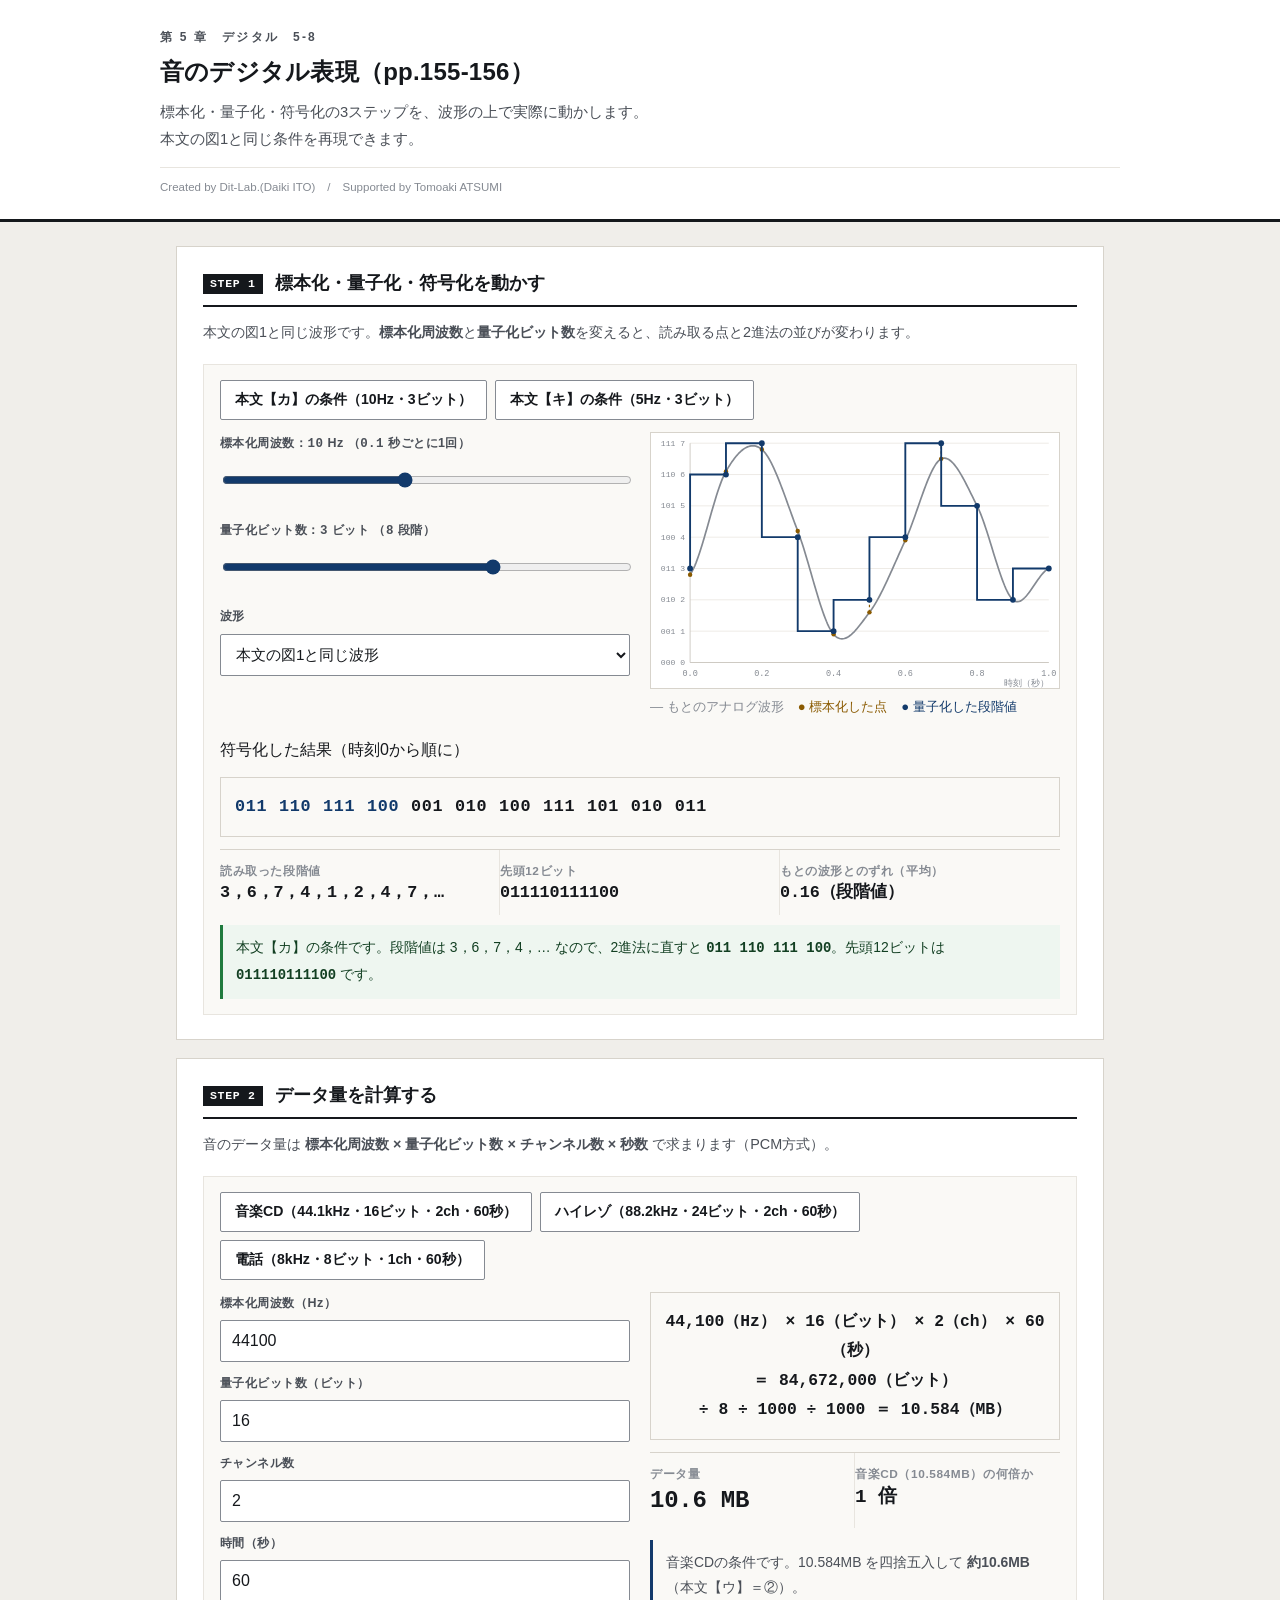
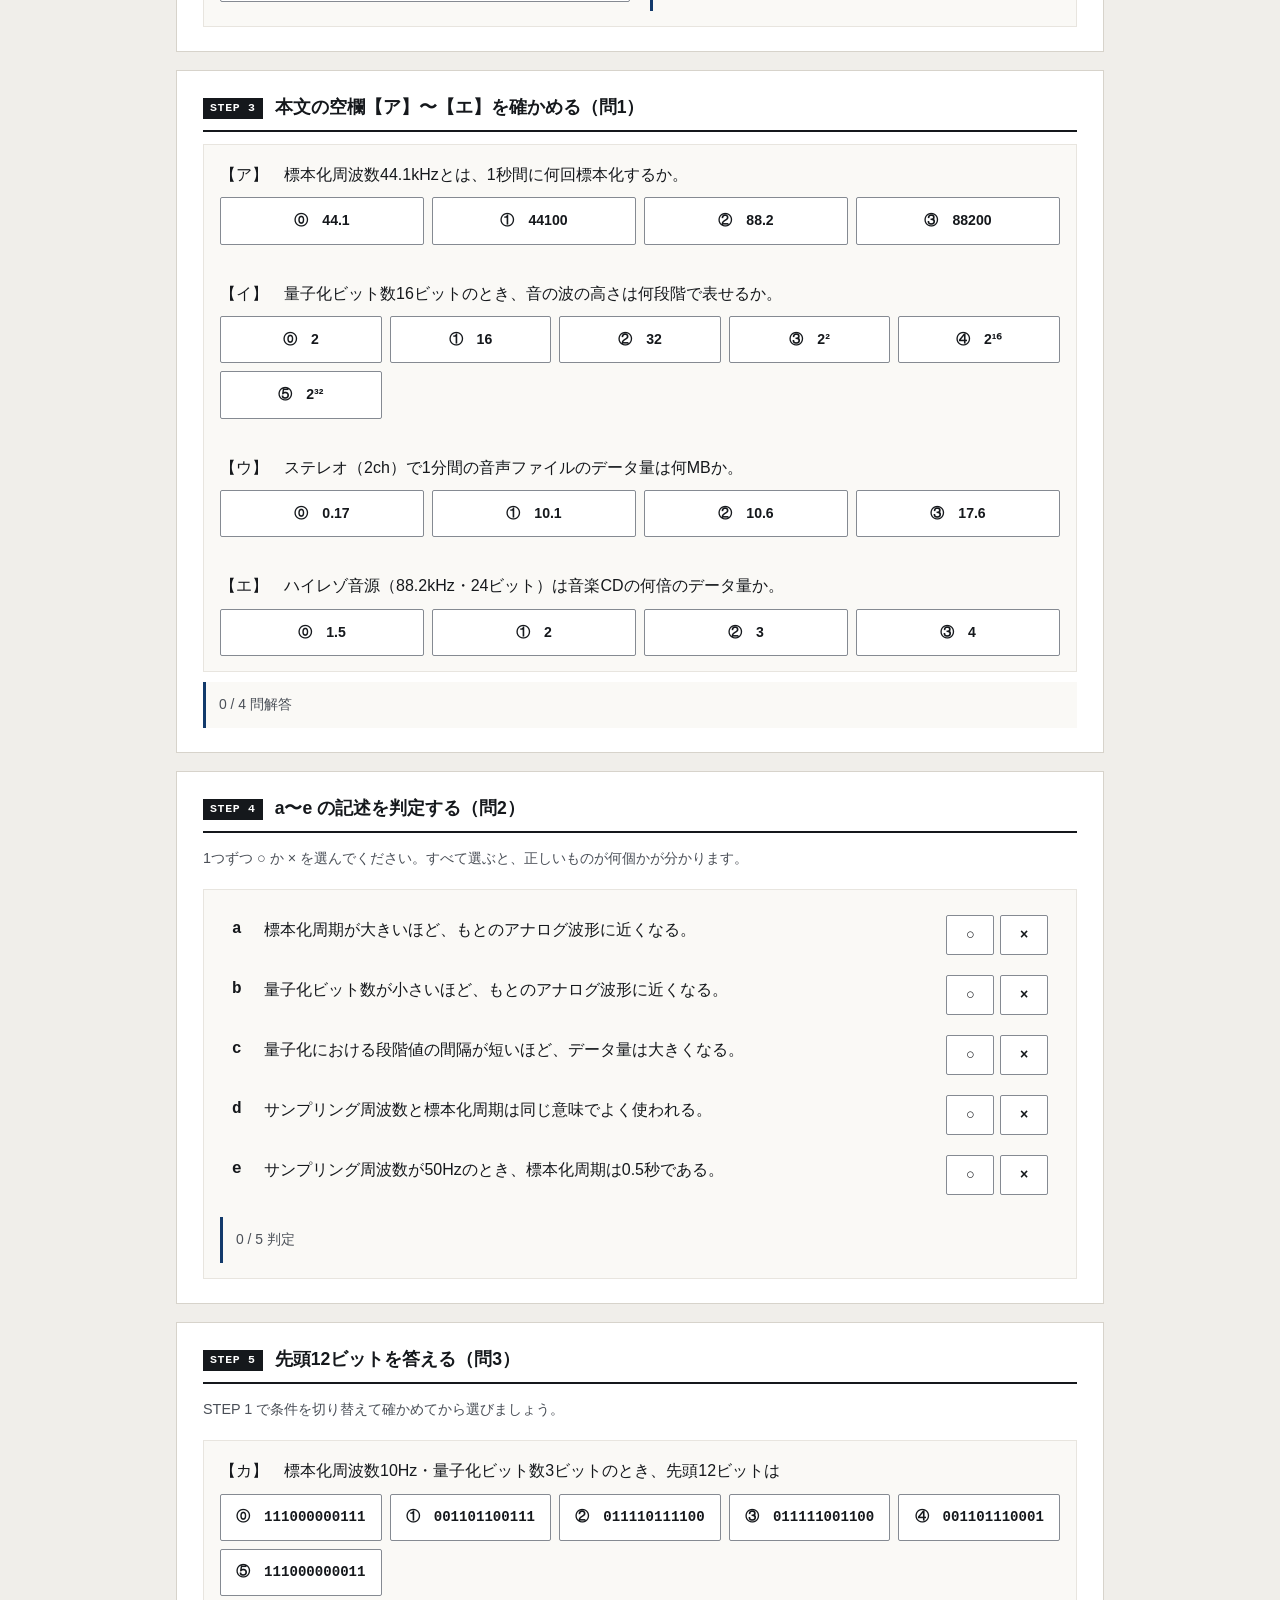
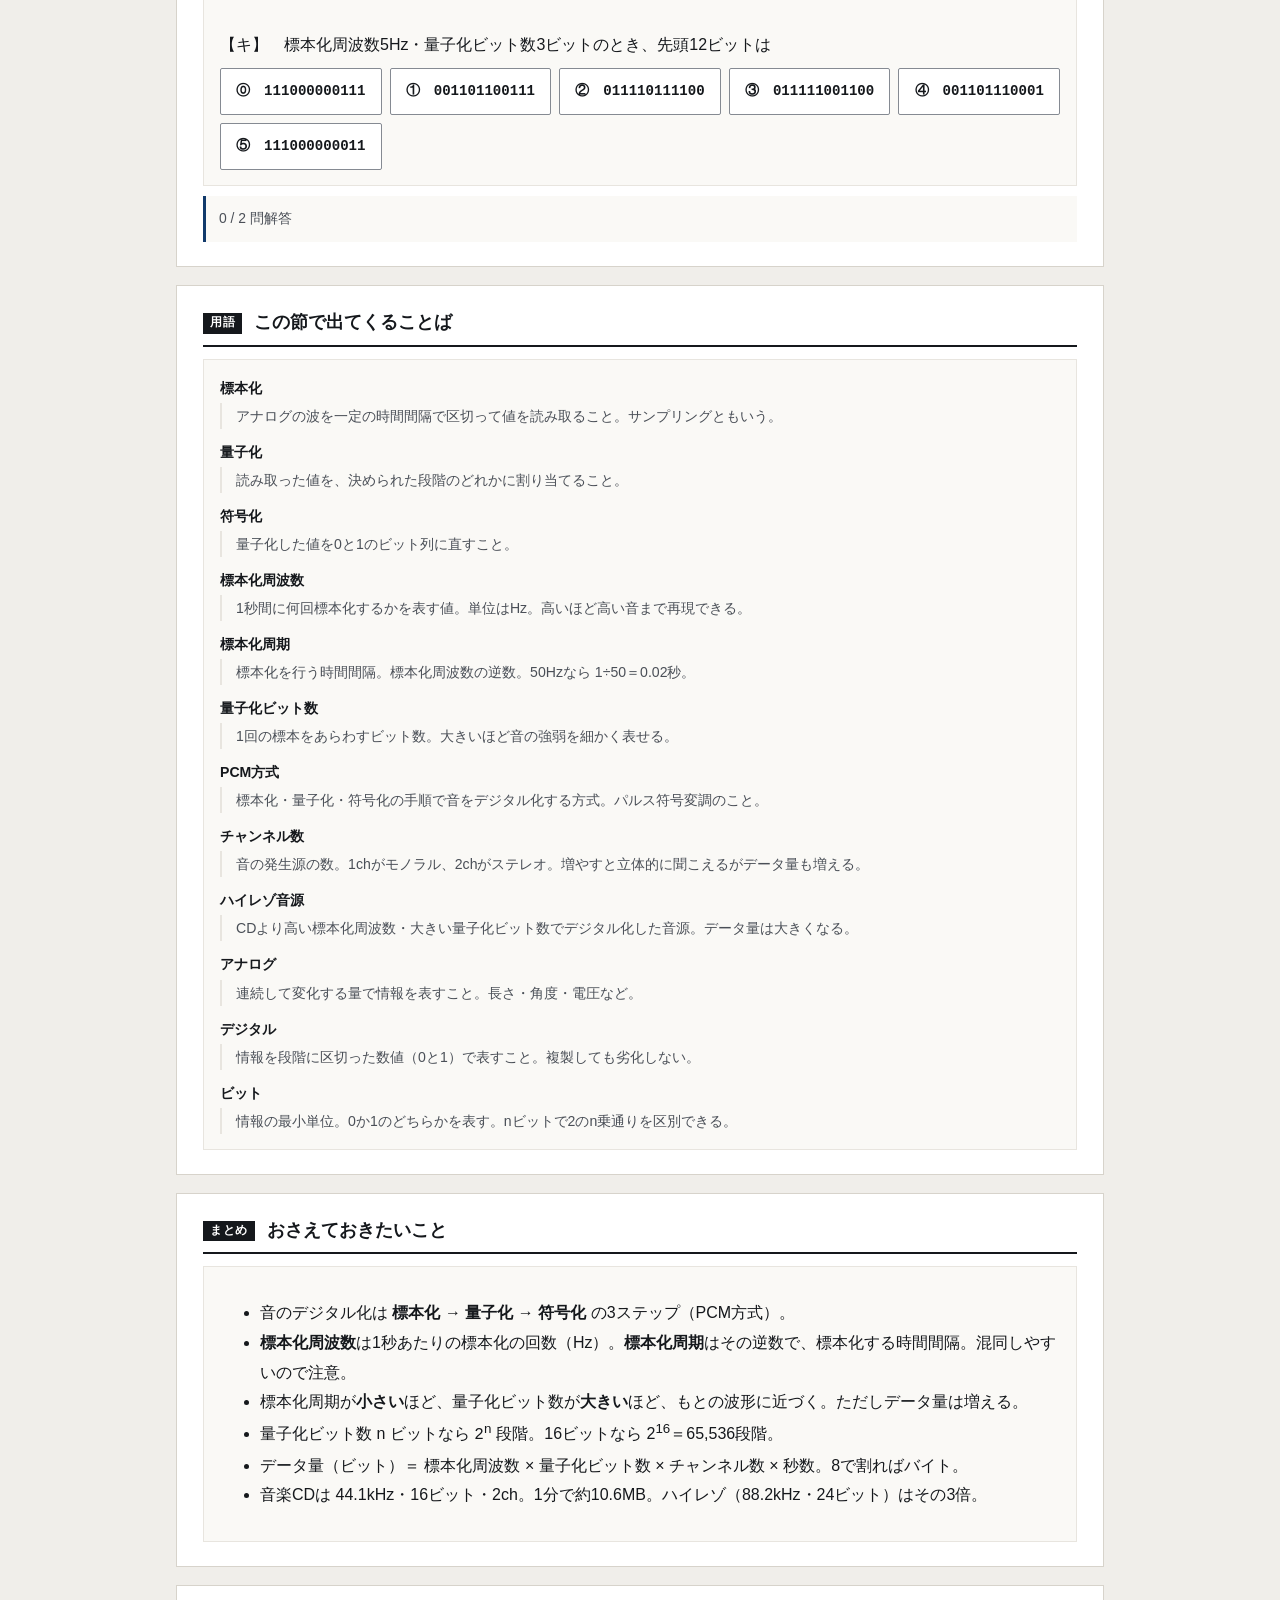
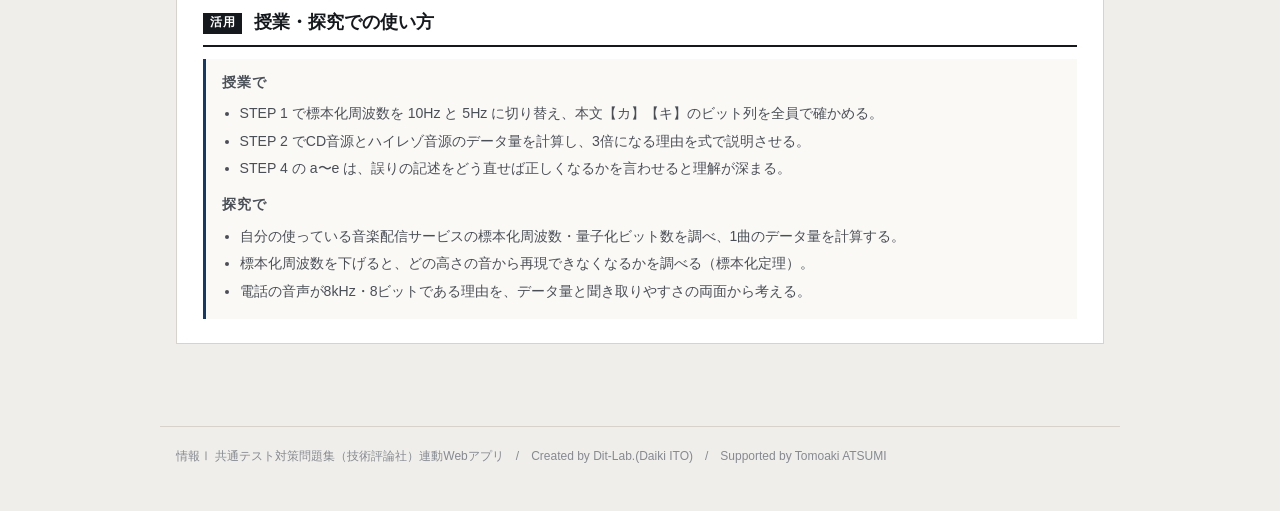
==== index.html @ a2fd4674 "feat: Streamlit版を静的Webアプリ化。標本化量子化符号化の実演・本文図1の波形再現・データ量計算・a〜e判定に対応" ====
<!DOCTYPE html>
<html lang="ja">
<head>
<meta charset="UTF-8">
<meta name="viewport" content="width=device-width, initial-scale=1.0">
<title>音のデジタル表現｜情報Ⅰ共通テスト対策問題集</title>
<meta name="description" content="標本化・量子化・符号化の3ステップを、波形の上で実際に動かします。本文の図1と同じ条件を再現できます。">
<link rel="icon" href="data:image/svg+xml,%3Csvg xmlns=%22http://www.w3.org/2000/svg%22 viewBox=%220 0 32 32%22%3E%3Crect width=%2232%22 height=%2232%22 fill=%22%2315181c%22/%3E%3Ctext x=%2216%22 y=%2222%22 font-size=%2218%22 font-family=%22monospace%22 fill=%22%23fff%22 text-anchor=%22middle%22%3E01%3C/text%3E%3C/svg%3E">
<link rel="stylesheet" href="css/style.css">
<link rel="stylesheet" href="css/app.css">
</head>
<body>

<header class="app-header">
  <div class="inner">
    <span class="eyebrow">第 5 章　デジタル　5-8</span>
    <h1>音のデジタル表現（pp.155-156）</h1>
    <p class="lead">標本化・量子化・符号化の3ステップを、波形の上で実際に動かします。本文の図1と同じ条件を再現できます。</p>
    <p class="credit">Created by Dit-Lab.(Daiki ITO)　/　Supported by Tomoaki ATSUMI</p>
  </div>
</header>

<main class="wrap">
  <section class="step" id="step1">
    <h2><span class="no">STEP 1</span>標本化・量子化・符号化を動かす</h2>
    <p class="desc">本文の図1と同じ波形です。<strong>標本化周波数</strong>と<strong>量子化ビット数</strong>を変えると、読み取る点と2進法の並びが変わります。</p>
    <div class="panel">
      <div class="btn-row" style="flex-wrap:wrap">
        <button class="btn" id="presetK">本文【カ】の条件（10Hz・3ビット）</button>
        <button class="btn" id="presetKi">本文【キ】の条件（5Hz・3ビット）</button>
      </div>
      <div class="grid c2" style="margin-top:12px">
        <div>
          <label class="fld" for="fs">標本化周波数：<span class="mono" id="fsV">10</span> Hz
            （<span class="mono" id="periodV">0.1</span> 秒ごとに1回）</label>
          <input type="range" id="fs" min="2" max="20" step="1" value="10">
          <label class="fld" for="qb" style="margin-top:12px">量子化ビット数：<span class="mono" id="qbV">3</span> ビット
            （<span class="mono" id="stepV">8</span> 段階）</label>
          <input type="range" id="qb" min="1" max="4" step="1" value="3">
          <label class="fld" for="waveSel" style="margin-top:12px">波形</label>
          <select class="sel" id="waveSel">
            <option value="book" selected>本文の図1と同じ波形</option>
            <option value="sin">きれいな波（正弦波）</option>
            <option value="mix">2つの音が重なった波</option>
          </select>
        </div>
        <div>
          <div id="sampBox"></div>
          <div class="legend" style="display:flex;gap:14px;font-size:.82rem;margin-top:6px;flex-wrap:wrap">
            <span style="color:#858a92">— もとのアナログ波形</span>
            <span style="color:#8a5a00">● 標本化した点</span>
            <span style="color:#123a6b">● 量子化した段階値</span>
          </div>
        </div>
      </div>
      <p class="qhead" style="margin-top:16px">符号化した結果（時刻0から順に）</p>
      <div class="bitout" id="bitOut"></div>
      <div class="metrics" style="margin-top:12px">
        <div class="metric"><div class="k">読み取った段階値</div><div class="v" id="mLevels" style="font-size:1.05rem">—</div></div>
        <div class="metric"><div class="k">先頭12ビット</div><div class="v mono" id="mHead12" style="font-size:1.05rem">—</div></div>
        <div class="metric"><div class="k">もとの波形とのずれ（平均）</div><div class="v" id="mErr" style="font-size:1.05rem">—</div></div>
      </div>
      <div class="note" id="sampNote" style="margin-top:10px"></div>
    </div>
  </section>

  <section class="step" id="step2">
    <h2><span class="no">STEP 2</span>データ量を計算する</h2>
    <p class="desc">音のデータ量は <strong>標本化周波数 × 量子化ビット数 × チャンネル数 × 秒数</strong> で求まります（PCM方式）。</p>
    <div class="panel">
      <div class="btn-row" style="flex-wrap:wrap">
        <button class="btn" id="presetCD">音楽CD（44.1kHz・16ビット・2ch・60秒）</button>
        <button class="btn" id="presetHR">ハイレゾ（88.2kHz・24ビット・2ch・60秒）</button>
        <button class="btn" id="presetTel">電話（8kHz・8ビット・1ch・60秒）</button>
      </div>
      <div class="grid c2" style="margin-top:12px">
        <div>
          <label class="fld" for="dFs">標本化周波数（Hz）</label>
          <input type="number" id="dFs" value="44100" min="1" step="100" class="mono">
          <label class="fld" for="dQb" style="margin-top:10px">量子化ビット数（ビット）</label>
          <input type="number" id="dQb" value="16" min="1" step="1" class="mono">
          <label class="fld" for="dCh" style="margin-top:10px">チャンネル数</label>
          <input type="number" id="dCh" value="2" min="1" step="1" class="mono">
          <label class="fld" for="dSec" style="margin-top:10px">時間（秒）</label>
          <input type="number" id="dSec" value="60" min="1" step="1" class="mono">
        </div>
        <div>
          <div class="eqbox" id="dEq">—</div>
          <div class="metrics" style="margin-top:12px">
            <div class="metric"><div class="k">データ量</div><div class="v" id="dMB" style="font-size:1.5rem">—</div></div>
            <div class="metric"><div class="k">音楽CD（10.584MB）の何倍か</div><div class="v" id="dRatio" style="font-size:1.2rem">—</div></div>
          </div>
          <div class="note info" id="dNote" style="margin-top:12px"></div>
        </div>
      </div>
    </div>
  </section>

  <section class="step" id="step3">
    <h2><span class="no">STEP 3</span>本文の空欄【ア】〜【エ】を確かめる（問1）</h2>
    <div class="panel" id="blankBox"></div>
    <div class="note" id="blankNote" style="margin-top:10px"></div>
  </section>

  <section class="step" id="step4">
    <h2><span class="no">STEP 4</span>a〜e の記述を判定する（問2）</h2>
    <p class="desc">1つずつ ○ か × を選んでください。すべて選ぶと、正しいものが何個かが分かります。</p>
    <div class="panel">
      <div class="abcde" id="jBox"></div>
      <div class="note" id="jNote" style="margin-top:12px"></div>
    </div>
  </section>

  <section class="step" id="step5">
    <h2><span class="no">STEP 5</span>先頭12ビットを答える（問3）</h2>
    <p class="desc">STEP 1 で条件を切り替えて確かめてから選びましょう。</p>
    <div class="panel" id="q3Box"></div>
    <div class="note" id="q3Note" style="margin-top:10px"></div>
  </section>

  <section class="step" id="glossary">
    <h2><span class="no">用語</span>この節で出てくることば</h2>
    <div class="panel"><div id="glossBox"></div></div>
  </section>

  <section class="step" id="wrap">
    <h2><span class="no">まとめ</span>おさえておきたいこと</h2>
    <div class="panel">
      <ul class="bullets">
        <li>音のデジタル化は <strong>標本化 → 量子化 → 符号化</strong> の3ステップ（PCM方式）。</li>
        <li><strong>標本化周波数</strong>は1秒あたりの標本化の回数（Hz）。<strong>標本化周期</strong>はその逆数で、標本化する時間間隔。混同しやすいので注意。</li>
        <li>標本化周期が<strong>小さい</strong>ほど、量子化ビット数が<strong>大きい</strong>ほど、もとの波形に近づく。ただしデータ量は増える。</li>
        <li>量子化ビット数 n ビットなら <span class="mono">2<sup>n</sup></span> 段階。16ビットなら 2<sup>16</sup>＝65,536段階。</li>
        <li>データ量（ビット）＝ 標本化周波数 × 量子化ビット数 × チャンネル数 × 秒数。8で割ればバイト。</li>
        <li>音楽CDは 44.1kHz・16ビット・2ch。1分で約10.6MB。ハイレゾ（88.2kHz・24ビット）はその3倍。</li>
      </ul>
    </div>
  </section>

  <section class="step">
    <h2><span class="no">活用</span>授業・探究での使い方</h2>
    <div class="use-note">
      <h3>授業で</h3>
      <ul>
        <li>STEP 1 で標本化周波数を 10Hz と 5Hz に切り替え、本文【カ】【キ】のビット列を全員で確かめる。</li>
        <li>STEP 2 でCD音源とハイレゾ音源のデータ量を計算し、3倍になる理由を式で説明させる。</li>
        <li>STEP 4 の a〜e は、誤りの記述をどう直せば正しくなるかを言わせると理解が深まる。</li>
      </ul>
      <h3 style="margin-top:12px">探究で</h3>
      <ul>
        <li>自分の使っている音楽配信サービスの標本化周波数・量子化ビット数を調べ、1曲のデータ量を計算する。</li>
        <li>標本化周波数を下げると、どの高さの音から再現できなくなるかを調べる（標本化定理）。</li>
        <li>電話の音声が8kHz・8ビットである理由を、データ量と聞き取りやすさの両面から考える。</li>
      </ul>
    </div>
  </section>

</main>

<footer class="app-footer">
  情報Ⅰ 共通テスト対策問題集（技術評論社）連動Webアプリ　/　Created by Dit-Lab.(Daiki ITO)　/　Supported by Tomoaki ATSUMI
</footer>

<script src="js/tools.js"></script>
<script src="js/chart.js"></script>
<script src="js/terms.js"></script>
<script src="js/app.js"></script>
</body>
</html>
---- css/style.css ----
/* =========================================================
   情報Ⅰ 共通テスト対策問題集 — Web アプリ共通スタイル
   紙面（参考書）に寄せた設計。装飾色は使わず、色は意味を持つときだけ。
   ========================================================= */

:root{
  --paper:#ffffff;
  --paper-2:#faf9f6;      /* うすい紙 */
  --bg:#f0eeea;           /* 台紙 */
  --ink:#15181c;
  --ink-2:#4a4f57;
  --ink-3:#858a92;
  --rule:#d7d3cb;         /* 罫線 */
  --rule-2:#e8e5df;
  --accent:#123a6b;       /* 濃紺。主要操作と現在地だけに使う */
  --accent-w:#e9eef6;
  --zero:#c0392b;         /* 左＝0 */
  --one:#1d4ed8;          /* 右＝1 */
  --ok:#1f7a3d;   --ok-bg:#eef6f0;
  --ng:#b3261e;   --ng-bg:#fbefee;
  --warn:#8a5a00; --warn-bg:#fbf5e8;
  --font:"Hiragino Kaku Gothic ProN","Hiragino Sans","Yu Gothic Medium","Yu Gothic",
         "Noto Sans JP",Meiryo,-apple-system,BlinkMacSystemFont,sans-serif;
  --mono:"SFMono-Regular",Menlo,Consolas,"Courier New",monospace;
}

*{box-sizing:border-box}
[hidden]{display:none !important}
html{-webkit-text-size-adjust:100%}
body{
  margin:0; background:var(--bg); color:var(--ink);
  font-family:var(--font); font-size:16px; line-height:1.85;
  font-feature-settings:"palt" 1;
}
h1,h2,h3,h4{line-height:1.45; margin:0; font-weight:700}
p{margin:0 0 .75em} p:last-child{margin-bottom:0}
a{color:var(--accent)}

/* ---------- 標題 ---------- */
.app-header{background:var(--paper); border-bottom:3px solid var(--ink); padding:26px 20px 20px}
.app-header .inner{max-width:960px; margin:0 auto}
.app-header .eyebrow{
  font-size:.75rem; font-weight:700; color:var(--ink-2); letter-spacing:.18em;
  display:block; margin-bottom:7px;
}
.app-header h1{font-size:1.5rem; letter-spacing:.01em}
.app-header .lead{font-size:.92rem; color:var(--ink-2); margin-top:9px; max-width:60ch}
.app-header .credit{
  font-size:.72rem; color:var(--ink-3); margin-top:14px;
  padding-top:9px; border-top:1px solid var(--rule-2);
}

/* ---------- 版面 ---------- */
.wrap{max-width:960px; margin:0 auto; padding:24px 16px 64px}
.step{background:var(--paper); border:1px solid var(--rule); padding:24px 26px; margin-bottom:18px}
.step > h2{
  display:flex; align-items:baseline; gap:12px; font-size:1.1rem;
  padding-bottom:9px; border-bottom:2px solid var(--ink); margin-bottom:12px;
}
.step > h2 .no{
  flex:none; font-family:var(--mono); font-size:.72rem; font-weight:700;
  background:var(--ink); color:var(--paper); padding:2px 7px; letter-spacing:.06em;
  position:relative; top:-2px;
}
.step > .desc{color:var(--ink-2); font-size:.9rem; margin-bottom:18px}
.step[hidden]{display:none}

.grid{display:grid; gap:20px}
.grid > *{min-width:0}          /* 子の中身で列が広がるのを防ぐ */
@media(min-width:800px){ .grid.c2{grid-template-columns:1fr 1fr} }

.panel{border:1px solid var(--rule-2); background:var(--paper-2); padding:15px 16px; min-width:0}
.panel > h3{
  font-size:.8rem; font-weight:700; color:var(--ink-2); letter-spacing:.08em;
  margin-bottom:12px; padding-bottom:6px; border-bottom:1px solid var(--rule);
}

/* ---------- 部品 ---------- */
.btn{
  appearance:none; border:1px solid var(--ink-3); background:var(--paper); color:var(--ink);
  font-family:inherit; font-size:.88rem; font-weight:700; padding:8px 14px;
  border-radius:2px; cursor:pointer; min-height:40px; line-height:1.4;
  transition:background .12s, border-color .12s, color .12s;
}
.btn:hover:not(:disabled){background:var(--accent-w); border-color:var(--accent); color:var(--accent)}
.btn:disabled{opacity:.35; cursor:not-allowed}
.btn.primary{background:var(--accent); color:var(--paper); border-color:var(--accent)}
.btn.primary:hover:not(:disabled){background:#0d2c53; color:var(--paper)}
.btn.ghost{border-color:var(--rule); color:var(--ink-2)}
.btn.sm{font-size:.8rem; padding:5px 10px; min-height:34px}
.btn-row{display:flex; flex-wrap:wrap; gap:8px; align-items:center}

/* タブ（見出し下線式） */
.seg{display:flex; gap:0; border-bottom:1px solid var(--rule)}
.seg button{
  appearance:none; border:0; background:transparent; font-family:inherit; font-size:.88rem;
  font-weight:700; color:var(--ink-3); padding:9px 4px; margin-right:26px; cursor:pointer;
  border-bottom:3px solid transparent; margin-bottom:-1px; min-height:40px;
}
.seg button:hover{color:var(--ink-2)}
.seg button[aria-pressed="true"]{color:var(--ink); border-bottom-color:var(--accent)}

label.fld{display:block; font-size:.78rem; font-weight:700; color:var(--ink-2); margin-bottom:5px; letter-spacing:.04em}
input[type=text], textarea, input[type=number]{
  width:100%; font-family:inherit; font-size:1rem; color:var(--ink);
  border:1px solid var(--ink-3); border-radius:2px; padding:9px 11px;
  background:var(--paper); min-height:42px;
}
input:focus, textarea:focus{outline:2px solid var(--accent); outline-offset:-1px; border-color:var(--accent)}
.btn:focus-visible, .seg button:focus-visible, .node-card:focus-visible{outline:2px solid var(--accent); outline-offset:2px}
textarea{resize:vertical; line-height:1.7}
.mono{font-family:var(--mono)}

table.tbl{width:100%; border-collapse:collapse; font-size:.89rem}
table.tbl th, table.tbl td{border-bottom:1px solid var(--rule-2); padding:7px 10px; text-align:right}
table.tbl th:first-child, table.tbl td:first-child{text-align:left}
table.tbl thead th{border-bottom:1.5px solid var(--ink); font-size:.76rem; color:var(--ink-2); font-weight:700; white-space:nowrap}
.tbl-scroll{overflow-x:auto; -webkit-overflow-scrolling:touch; max-width:100%}

.note{padding:10px 13px; font-size:.87rem; border-left:3px solid var(--ink-3); background:var(--paper-2)}
.note.ok{background:var(--ok-bg); border-left-color:var(--ok); color:#123f22}
.note.ng{background:var(--ng-bg); border-left-color:var(--ng); color:#6d1a15}
.note.info{background:var(--paper-2); border-left-color:var(--accent); color:var(--ink-2)}
.note.warn{background:var(--warn-bg); border-left-color:var(--warn); color:#5c3d00}
.note[hidden]{display:none}

.badge{
  display:inline-block; font-size:.72rem; font-weight:700; padding:1px 7px;
  border:1px solid var(--rule); color:var(--ink-2); background:var(--paper); letter-spacing:.04em;
}

/* 数値は罫線で仕切るだけ。カードにしない */
.metrics{display:flex; flex-wrap:wrap; gap:0; border-top:1px solid var(--rule)}
.metric{flex:1 1 130px; padding:11px 14px 11px 0; border-right:1px solid var(--rule-2)}
.metric:last-child{border-right:0}
.metric .k{font-size:.74rem; color:var(--ink-3); font-weight:700; letter-spacing:.05em}
.metric .v{font-size:1.6rem; font-weight:700; line-height:1.3; font-family:var(--mono); letter-spacing:-.01em}
.metric .s{font-size:.76rem; color:var(--ink-2)}

.bit0{color:var(--zero); font-weight:700}
.bit1{color:var(--one); font-weight:700}

.app-footer{
  max-width:960px; margin:0 auto; padding:18px 16px 44px; color:var(--ink-3);
  font-size:.75rem; border-top:1px solid var(--rule);
}
.sr-only{position:absolute;width:1px;height:1px;overflow:hidden;clip:rect(0 0 0 0);white-space:nowrap}

@media(max-width:640px){
  body{font-size:15px}
  .app-header{padding:20px 16px 16px}
  .app-header h1{font-size:1.16rem}
  .wrap{padding:16px 12px 52px}
  .step{padding:18px 15px}
  .seg button{margin-right:18px; font-size:.84rem}
  .metric{flex-basis:50%; border-right:0}
}
@media (prefers-reduced-motion:reduce){ *{animation:none!important; transition:none!important} }

/* ---------- 自分のデータ・共有・印刷 ---------- */
.toolbar{display:flex; flex-wrap:wrap; gap:8px; align-items:center; margin-top:12px;
  padding-top:12px; border-top:1px solid var(--rule-2)}
.toolbar .hint{font-size:.78rem; color:var(--ink-3)}
.paste-area{width:100%; min-height:110px; font-family:var(--mono); font-size:.86rem}
.use-note{background:var(--paper-2); border-left:3px solid var(--accent); padding:14px 16px; font-size:.88rem}
.use-note h3{font-size:.86rem; letter-spacing:.06em; margin-bottom:8px; color:var(--ink-2)}
.use-note ol, .use-note ul{margin:0; padding-left:1.25em; line-height:1.95; color:var(--ink-2)}

@media print{
  body{background:#fff}
  .app-header{border-bottom:2px solid #000}
  .step{border:1px solid #bbb; break-inside:avoid; page-break-inside:avoid; margin-bottom:12px}
  .btn, .seg, .toolbar, input[type=range]{display:none !important}
  .note{border-left-width:2px}
  a[href]:after{content:""}
}

/* ---------- 入力グリッド ---------- */
.dg-scroll{overflow:auto; -webkit-overflow-scrolling:touch; border:1px solid var(--rule); background:var(--paper); max-height:420px}
table.dg{border-collapse:collapse; font-family:var(--mono); font-size:.9rem; min-width:100%}
table.dg th, table.dg td{border:1px solid var(--rule-2); padding:0}
table.dg thead th{background:var(--paper-2); position:sticky; top:0; z-index:2}
table.dg .dg-n{background:var(--paper-2); color:var(--ink-3); font-size:.76rem; font-weight:400;
  text-align:center; min-width:34px; padding:0 4px; position:sticky; left:0; z-index:1}
table.dg .dg-corner{background:var(--paper-2); min-width:34px; position:sticky; left:0; z-index:3}
table.dg .dg-act{background:var(--paper-2); width:34px}
.dg-h, .dg-c{width:100%; min-width:96px; border:0; background:transparent; font-family:inherit;
  font-size:.9rem; padding:8px 9px; color:var(--ink); min-height:38px}
.dg-h{font-weight:700; font-family:var(--font); font-size:.82rem; color:var(--ink-2)}
.dg-c.num{text-align:right}
.dg-c:focus, .dg-h:focus{outline:2px solid var(--accent); outline-offset:-2px; background:var(--accent-w)}
.dg-del{border:0; background:transparent; color:var(--ink-3); cursor:pointer; width:32px; height:34px; font-size:1rem}
.dg-del:hover{color:var(--ng)}
.dg-tools{display:flex; flex-wrap:wrap; gap:8px; align-items:center; margin-top:10px}
.dg-hint{font-size:.76rem; color:var(--ink-3)}

/* ---------- ファイル読み込み ---------- */
.filebox{display:flex; flex-wrap:wrap; gap:10px; align-items:center; padding:12px;
  border:1px dashed var(--rule); background:var(--paper-2)}
.filebox input[type=file]{font-size:.85rem; font-family:inherit; max-width:100%}
.filebox .sel{max-width:220px}
.filelabel{display:inline-flex; align-items:center; gap:6px; font-size:.85rem; font-weight:700;
  border:1px solid var(--ink-3); background:var(--paper); padding:8px 14px; border-radius:2px; cursor:pointer; min-height:40px}
.filelabel:hover{border-color:var(--accent); color:var(--accent); background:var(--accent-w)}
.filelabel input{display:none}

/* ---------- 用語解説 ---------- */
.term{position:relative; border-bottom:1.5px dotted var(--accent); cursor:help; color:var(--accent); font-weight:700}
.term .term-pop{display:none; position:absolute; left:0; top:1.7em; z-index:50; width:min(300px,78vw);
  background:var(--paper); border:1px solid var(--ink-3); box-shadow:0 6px 20px rgba(0,0,0,.14);
  padding:10px 12px; font-size:.82rem; font-weight:400; color:var(--ink-2); line-height:1.75;
  border-left:3px solid var(--accent); cursor:auto; text-align:left}
.term .term-pop b{display:block; color:var(--ink); font-size:.86rem; margin-bottom:3px}
.term.open .term-pop{display:block}
dl.gloss{margin:0; font-size:.88rem}
dl.gloss dt{font-weight:700; color:var(--ink); margin-top:10px}
dl.gloss dt:first-child{margin-top:0}
dl.gloss dd{margin:2px 0 0; color:var(--ink-2); line-height:1.85; padding-left:1em; border-left:2px solid var(--rule-2)}
@media print{ .term{border-bottom:0; color:inherit} .term .term-pop{display:none !important} }

/* ---------- スマホ・タブレット ---------- */
@media (max-width:1024px){
  /* iOS で入力時に画面が勝手に拡大するのを防ぐ（16px 未満だとズームする） */
  input[type=text], input[type=number], textarea, select, .dg-c, .dg-h{ font-size:16px }
  .dg-c, .dg-h{ min-width:110px }
}
@media (max-width:820px){
  .grid.c2{grid-template-columns:1fr}
  .dg-scroll{max-height:340px}
  .filebox{flex-direction:column; align-items:stretch}
  .filebox .sel{max-width:100%}
  .term .term-pop{left:auto; right:0; width:min(280px,86vw)}
}
@media (max-width:480px){
  .step > h2{font-size:1rem; flex-wrap:wrap}
  .metrics{gap:0}
  .metric{flex-basis:50%; padding-right:10px}
  .metric .v{font-size:1.3rem}
  .btn{padding:8px 12px}
  .dg-tools{gap:6px}
  .dg-hint{width:100%}
}
/* タッチ操作でのスクロールを滑らかに */
.tbl-scroll, .dg-scroll, .tree-box{ -webkit-overflow-scrolling:touch; overscroll-behavior-x:contain }
---- css/app.css ----
.qhead{display:flex; justify-content:space-between; align-items:center; margin-bottom:12px}
.card-q{border:1px solid var(--rule); background:var(--paper); padding:18px; margin-bottom:14px}
.q-scene{font-size:1rem; font-weight:700; line-height:1.9}
.choice4{display:grid; gap:8px; grid-template-columns:repeat(auto-fit,minmax(160px,1fr))}
.choice4 .btn{text-align:left; line-height:1.65; padding:11px 13px}
.choice4 .btn.correct{background:var(--ok-bg); border-color:var(--ok); color:var(--ok)}
.choice4 .btn.wrong{background:var(--ng-bg); border-color:var(--ng); color:var(--ng)}
.choice4.locked{pointer-events:none}
.sel{width:100%; font-family:inherit; font-size:.95rem; padding:9px 11px; min-height:42px;
  border:1px solid var(--ink-3); border-radius:2px; background:var(--paper); color:var(--ink)}
input[type=range]{width:100%; accent-color:var(--accent); height:34px}
.why{font-size:.85rem; color:var(--ink-2); line-height:1.85}
.eqbox{font-family:var(--mono); font-size:1.02rem; font-weight:700; text-align:center; padding:14px;
  border:1px solid var(--rule); background:var(--paper-2); line-height:1.8}
.blankin{border:1.5px solid var(--accent); background:#fff; padding:6px 8px; text-align:center;
  font-family:var(--mono); min-height:38px; font-size:.95rem; max-width:120px}
.blankin.ok{border-color:var(--ok); background:var(--ok-bg)}
.blankin.ng{border-color:var(--ng); background:var(--ng-bg)}
table.tbl td .blankin{width:100%; max-width:none}

/* --- 5-8 音のデジタル表現 --- */
#sampBox{border:1px solid var(--rule);background:var(--paper)}
#sampBox svg{display:block;margin:0 auto}
svg .axis{stroke:#c9c5bd;stroke-width:1}
svg .grid{stroke:#ebe8e2;stroke-width:1}
svg .stem{stroke:#8a5a00;stroke-width:1.4;stroke-dasharray:3 3}
svg .qdot{fill:#123a6b}
svg .sdot{fill:#8a5a00}
svg .axlab{font-size:10px;fill:#858a92;font-family:monospace}
svg .lvlab{font-size:9.5px;fill:#858a92;font-family:monospace}
.bitout{font-family:var(--mono);font-size:1.05rem;font-weight:700;letter-spacing:.04em;
  border:1px solid var(--rule);background:var(--paper-2);padding:12px 14px;word-break:break-all;line-height:2}
.bitout .g{display:inline-block;margin-right:.7em}
.bitout .g.head{color:#123a6b}
.abcde{border:1px solid var(--line);border-radius:3px;overflow:hidden}
.abcde > div{border-top:1px solid var(--line);padding:10px 12px}
.abcde > div:first-child{border-top:0}
.abcde .st{display:flex;gap:10px;align-items:flex-start;flex-wrap:wrap}
.abcde .st .k{font-weight:700;font-family:var(--mono);min-width:1.4em}
.abcde .st .t{flex:1;min-width:12em}
.abcde .jb{display:flex;gap:6px}
.abcde .jb .btn{min-width:3.4em;padding:6px 10px;text-align:center}
svg .ana{stroke:#858a92;stroke-width:2;fill:none}
svg .dig{stroke:#123a6b;stroke-width:2.2;fill:none}
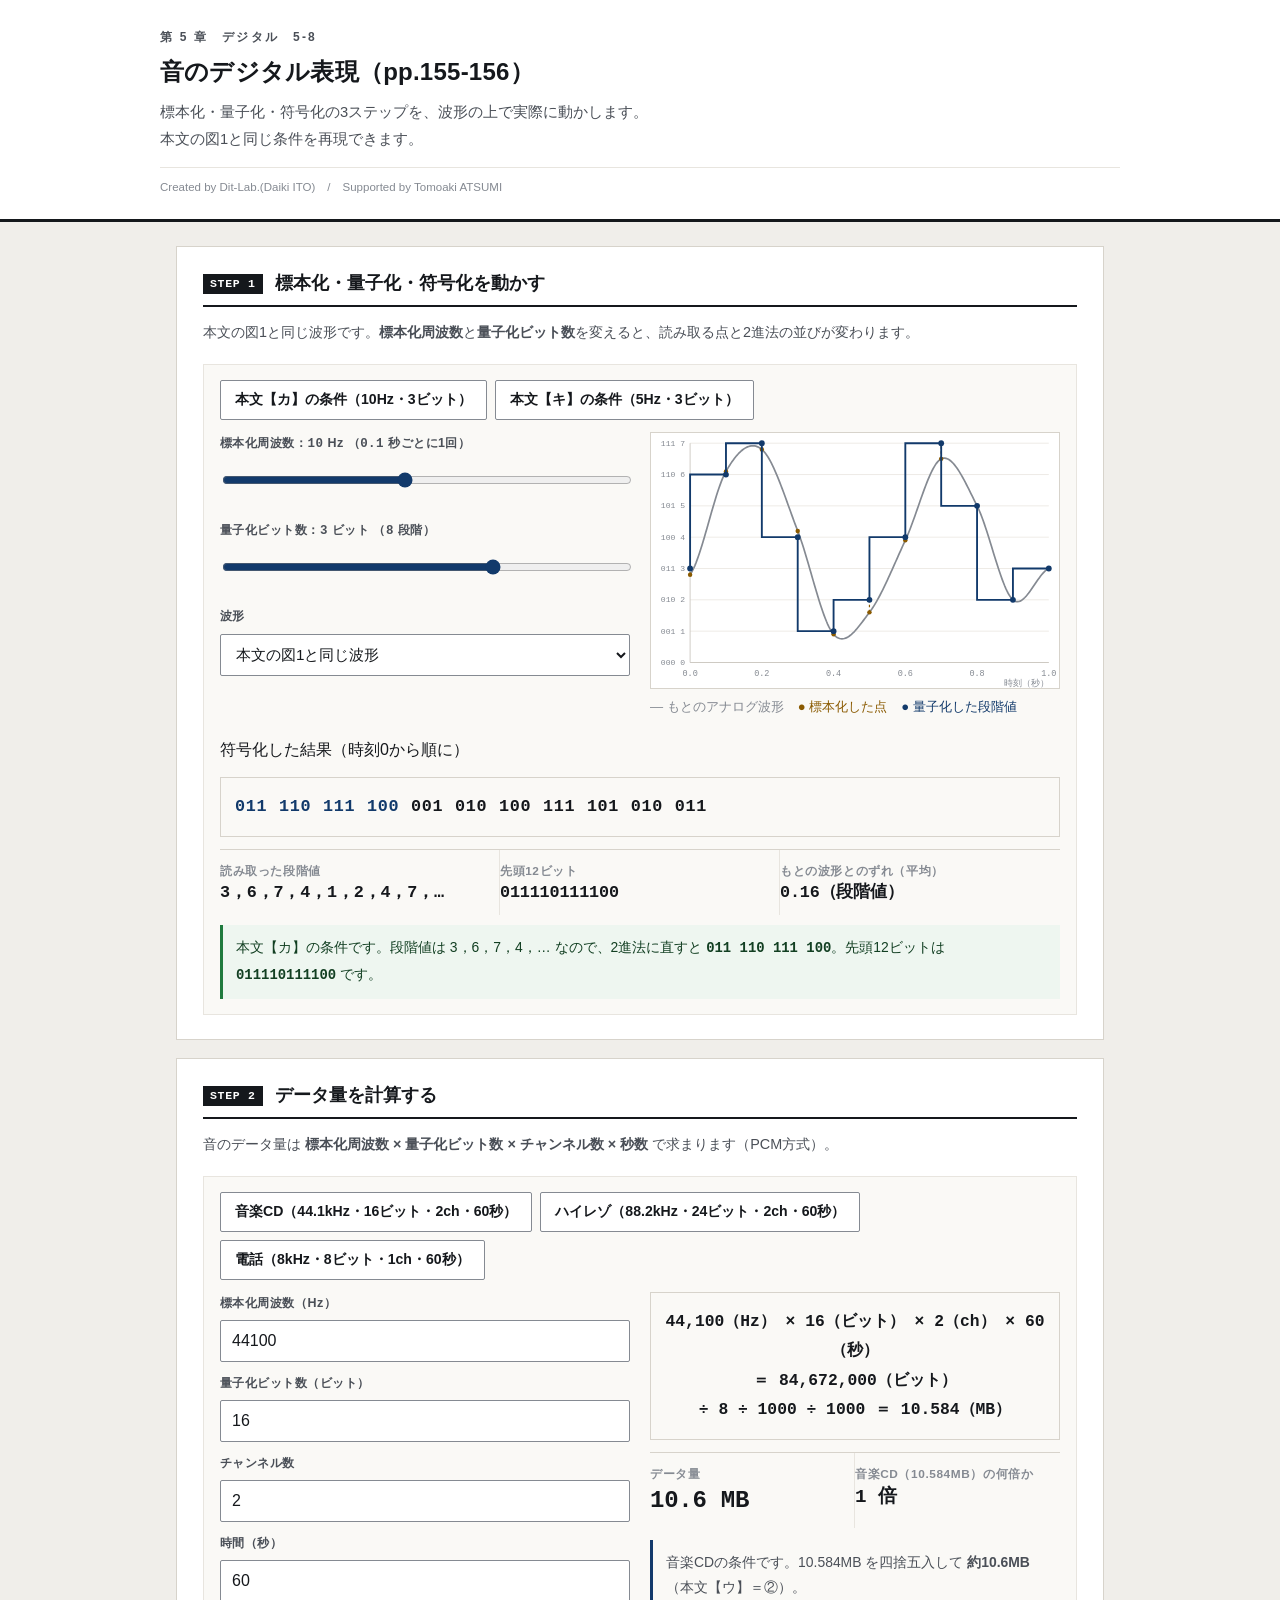
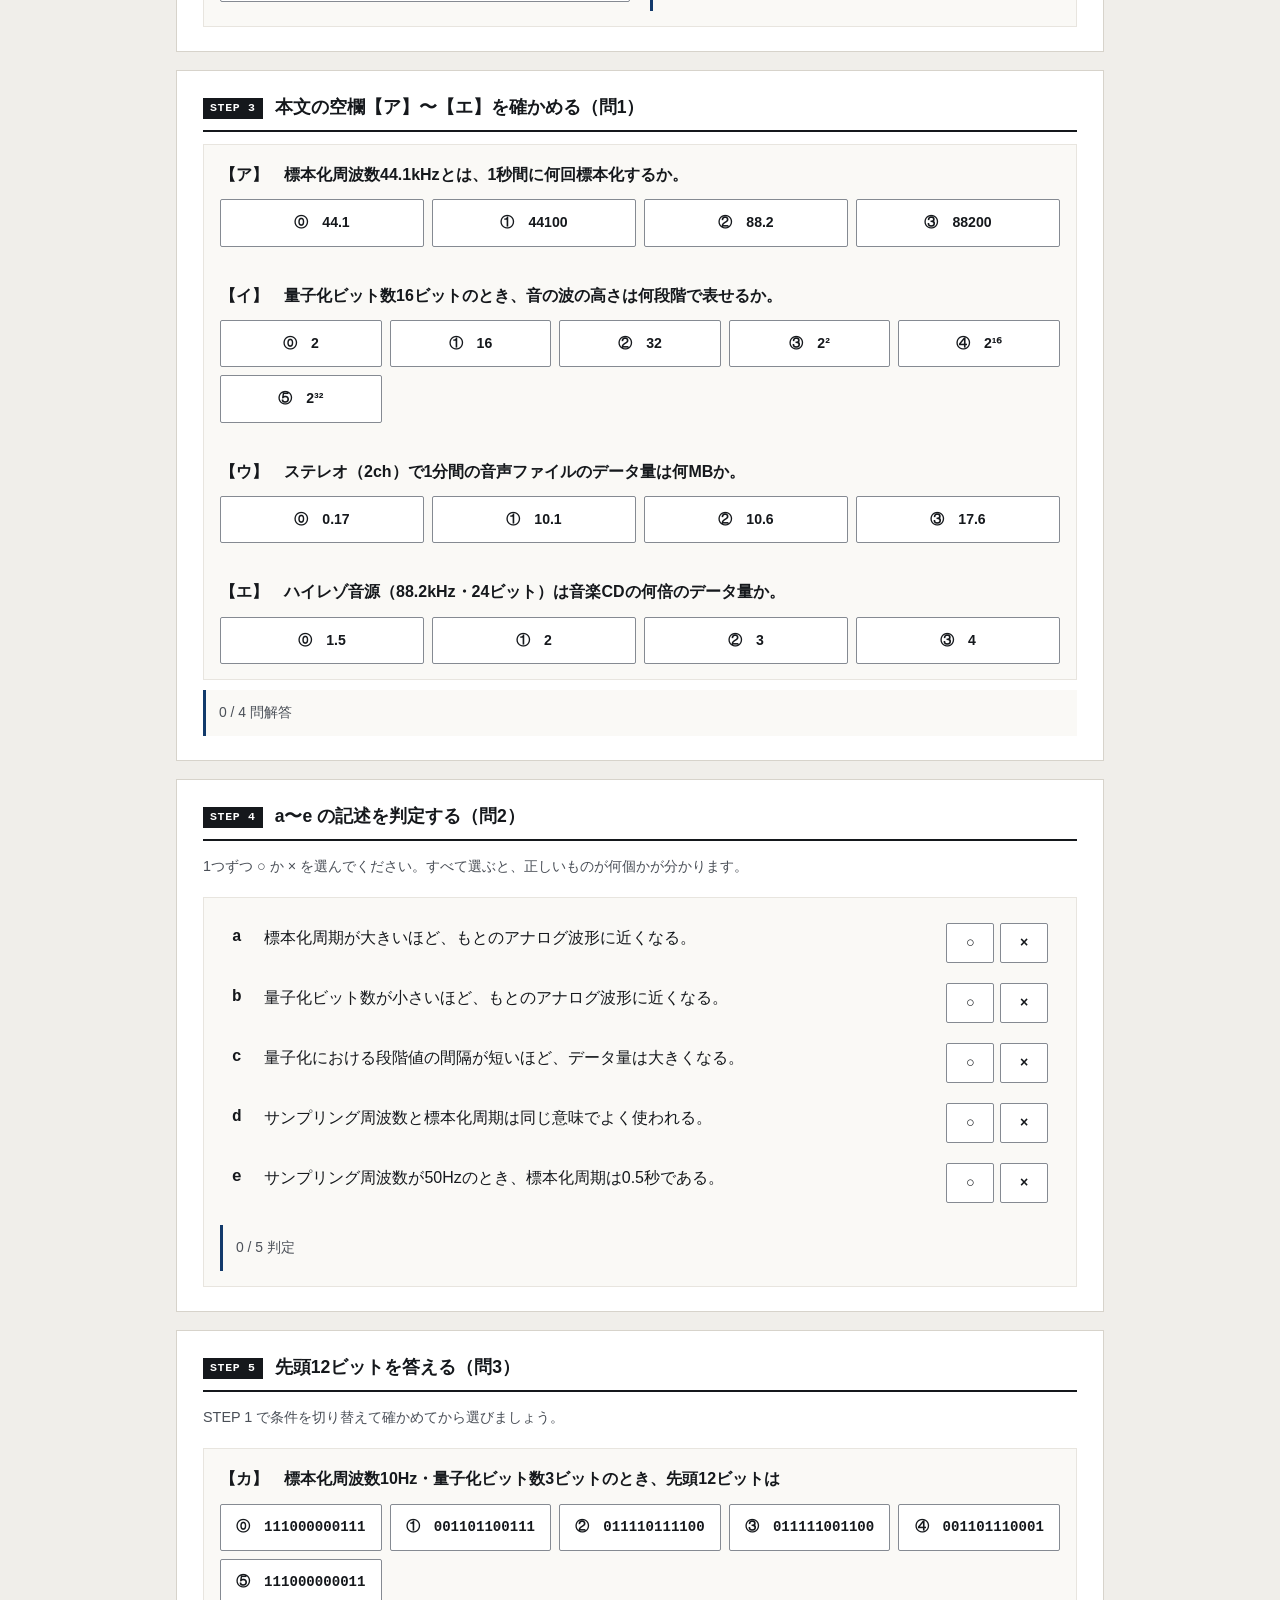
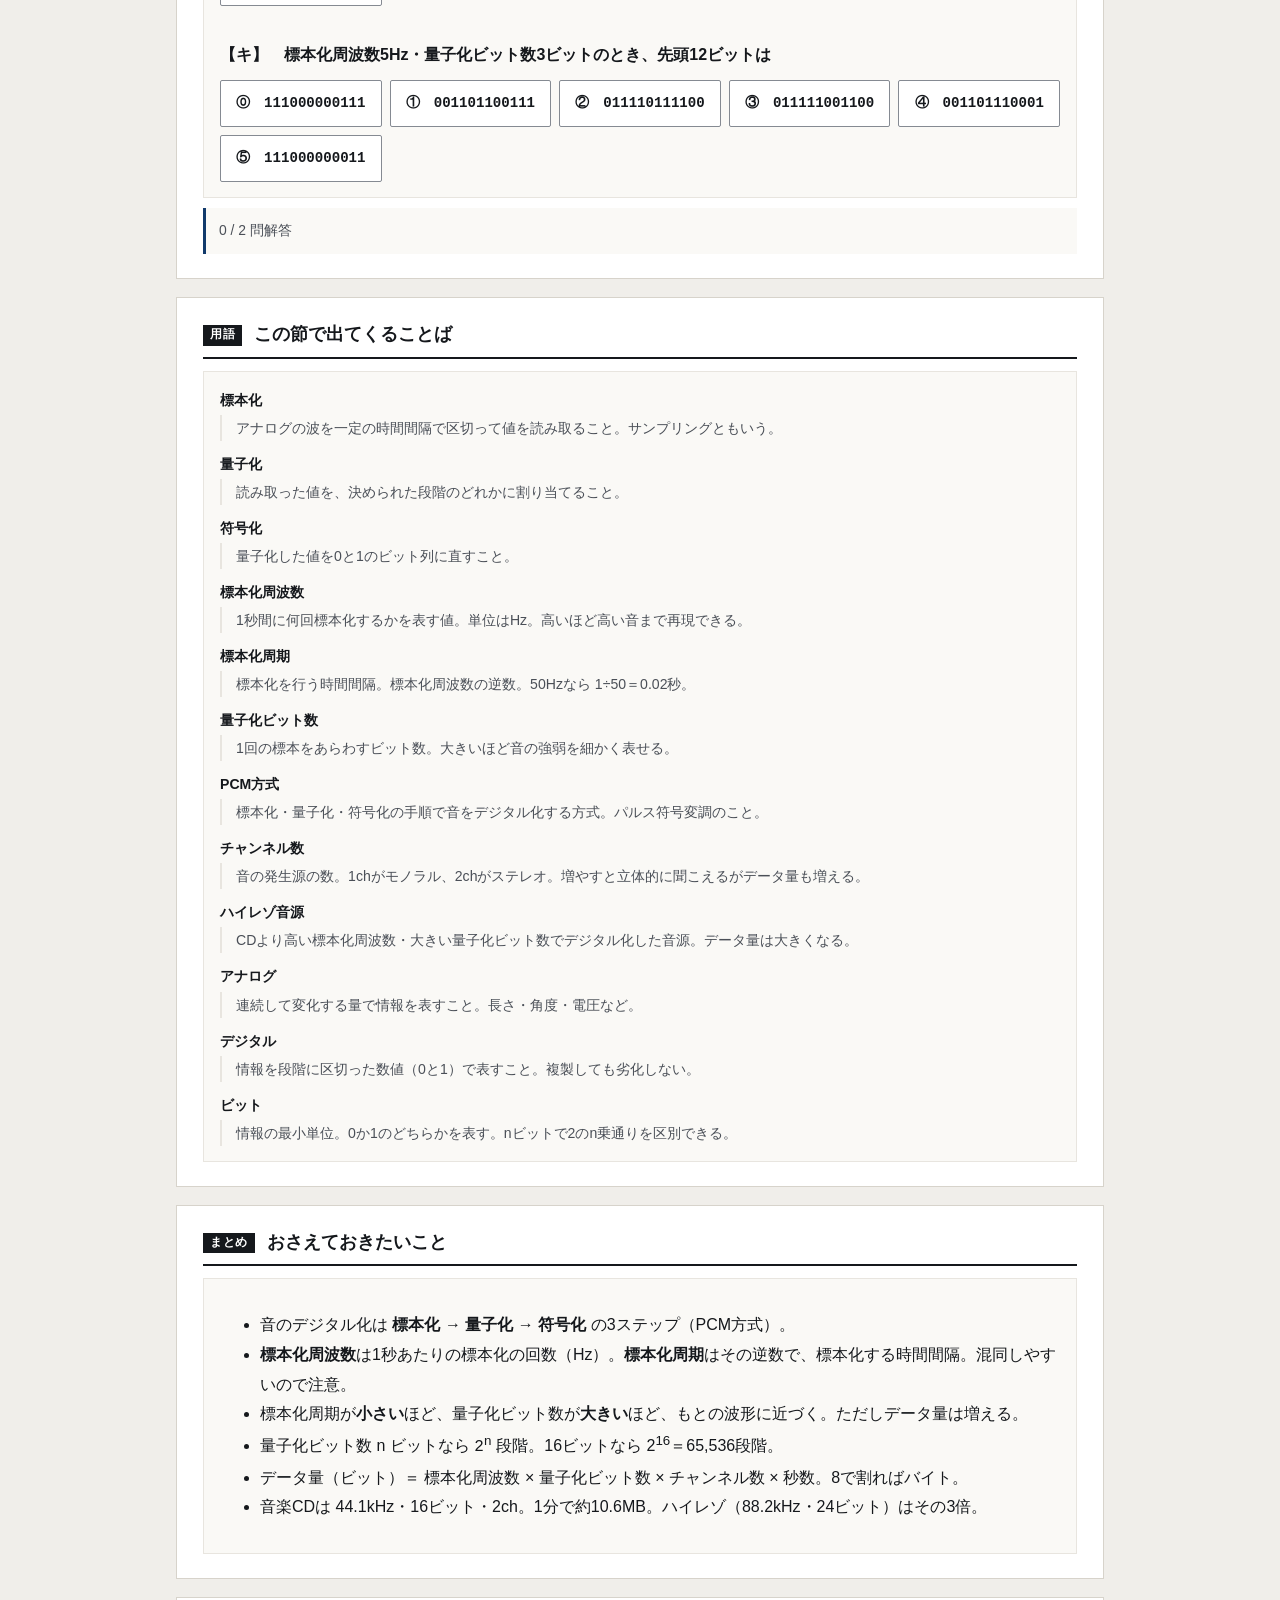
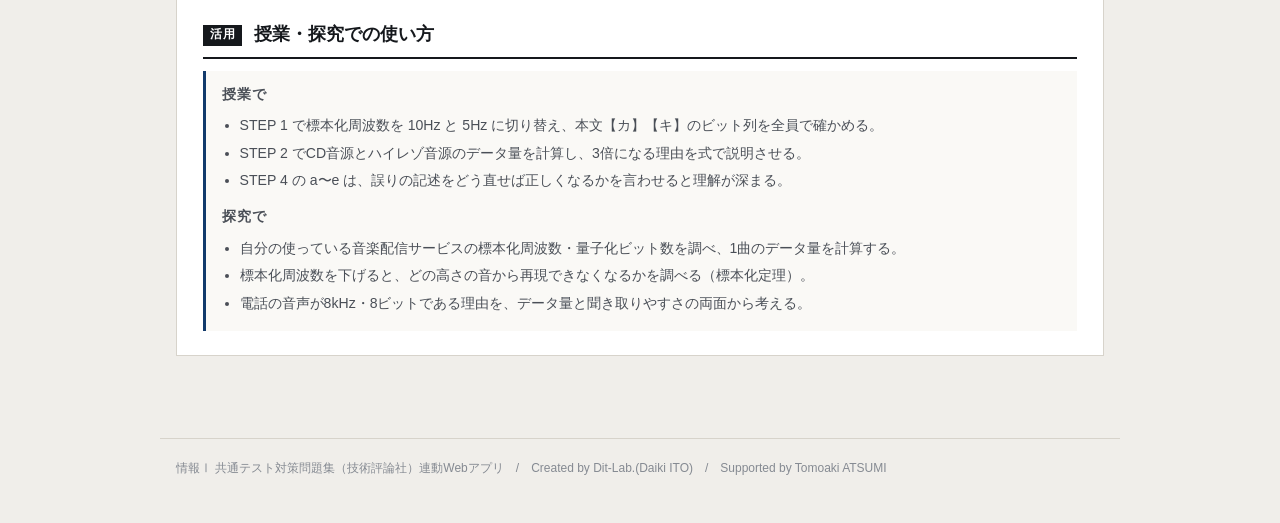
==== commit 8fc2438d: "fix: 設問見出しのレイアウト不具合を修正（.qhead→.pq）" ====
--- a/index.html
+++ b/index.html
@@ -6,8 +6,8 @@
 <title>音のデジタル表現｜情報Ⅰ共通テスト対策問題集</title>
 <meta name="description" content="標本化・量子化・符号化の3ステップを、波形の上で実際に動かします。本文の図1と同じ条件を再現できます。">
 <link rel="icon" href="data:image/svg+xml,%3Csvg xmlns=%22http://www.w3.org/2000/svg%22 viewBox=%220 0 32 32%22%3E%3Crect width=%2232%22 height=%2232%22 fill=%22%2315181c%22/%3E%3Ctext x=%2216%22 y=%2222%22 font-size=%2218%22 font-family=%22monospace%22 fill=%22%23fff%22 text-anchor=%22middle%22%3E01%3C/text%3E%3C/svg%3E">
-<link rel="stylesheet" href="css/style.css">
-<link rel="stylesheet" href="css/app.css">
+<link rel="stylesheet" href="css/style.css?v=ea93572e">
+<link rel="stylesheet" href="css/app.css?v=905f4889">
 </head>
 <body>
 
@@ -161,9 +161,7 @@
   情報Ⅰ 共通テスト対策問題集（技術評論社）連動Webアプリ　/　Created by Dit-Lab.(Daiki ITO)　/　Supported by Tomoaki ATSUMI
 </footer>
 
-<script src="js/tools.js"></script>
-<script src="js/chart.js"></script>
-<script src="js/terms.js"></script>
-<script src="js/app.js"></script>
+<script src="js/terms.js?v=8177ce09"></script>
+<script src="js/app.js?v=753257d3"></script>
 </body>
 </html>
--- a/css/style.css
+++ b/css/style.css
@@ -68,6 +68,7 @@
 .grid{display:grid; gap:20px}
 .grid > *{min-width:0}          /* 子の中身で列が広がるのを防ぐ */
 @media(min-width:800px){ .grid.c2{grid-template-columns:1fr 1fr} }
+@media(min-width:800px){ .grid.c21{grid-template-columns:1.45fr 1fr} }
 
 .panel{border:1px solid var(--rule-2); background:var(--paper-2); padding:15px 16px; min-width:0}
 .panel > h3{
@@ -225,7 +226,7 @@
   .dg-c, .dg-h{ min-width:110px }
 }
 @media (max-width:820px){
-  .grid.c2{grid-template-columns:1fr}
+  .grid.c2,.grid.c21{grid-template-columns:1fr}
   .dg-scroll{max-height:340px}
   .filebox{flex-direction:column; align-items:stretch}
   .filebox .sel{max-width:100%}
@@ -242,3 +243,38 @@
 }
 /* タッチ操作でのスクロールを滑らかに */
 .tbl-scroll, .dg-scroll, .tree-box{ -webkit-overflow-scrolling:touch; overscroll-behavior-x:contain }
+
+/* 幅指定つきの入力欄がスマートフォンではみ出さないようにする */
+input[type=text], input[type=number], input[type=search], textarea, select{ max-width:100% }
+.btn-row > label{ min-width:0; max-width:100% }
+.btn-row > label input, .btn-row > label select{ max-width:100% }
+
+/* 共通：○×判定・並べかえ（quiz.js 用） */
+.abcde{border:1px solid var(--rule); border-radius:3px; overflow:hidden}
+.abcde > div{border-top:1px solid var(--rule); padding:10px 12px}
+.abcde > div:first-child{border-top:0}
+.abcde .st{display:flex; gap:10px; align-items:flex-start; flex-wrap:wrap}
+.abcde .st .k{font-weight:700; font-family:var(--mono); min-width:1.4em}
+.abcde .st .t{flex:1; min-width:12em}
+.abcde .jb{display:flex; gap:6px}
+.abcde .jb .btn{min-width:3.4em; padding:6px 10px; text-align:center}
+.prep{display:grid; grid-template-columns:repeat(auto-fit,minmax(150px,1fr)); gap:10px; margin-top:10px}
+.prep .slot{border:1px dashed var(--ink-3); border-radius:3px; padding:10px; min-height:92px; background:var(--paper)}
+.prep .slot.filled{border-style:solid}
+.prep .slot .tag{font:700 .74rem/1.4 var(--mono); color:var(--accent); display:block; margin-bottom:6px}
+.prep .slot .txt{font-size:.86rem; line-height:1.7}
+.cards{display:flex; flex-wrap:wrap; gap:8px; margin-top:10px}
+.cards .c{border:1px solid var(--ink-3); border-radius:3px; padding:9px 12px; background:var(--paper);
+  cursor:pointer; font-size:.88rem; max-width:100%; text-align:left; font-family:inherit; color:var(--ink)}
+.cards .c:hover{background:var(--warn-bg)}
+.cards .c.used{opacity:.35; pointer-events:none}
+
+/* --- 予想してから実行 --- */
+.pmark{display:inline-block; background:var(--accent); color:#fff; font-size:.7rem; font-weight:700;
+  letter-spacing:.08em; padding:2px 7px; border-radius:2px; margin-right:8px; vertical-align:2px}
+input.pin{font-size:1.05rem; padding:7px 10px; border:1px solid var(--rule); border-radius:3px;
+  width:9em; max-width:100%; background:#fff}
+.btn-row .unit{color:var(--muted); font-size:.9rem}
+.choice4 .btn.on{border-color:var(--accent); box-shadow:inset 0 0 0 1px var(--accent); font-weight:700}
+/* 設問文の見出し（flex ではなく通常の段落。.qhead は左右振り分け用なので用途が別） */
+.pq{margin:0 0 10px; font-weight:700; line-height:1.85}
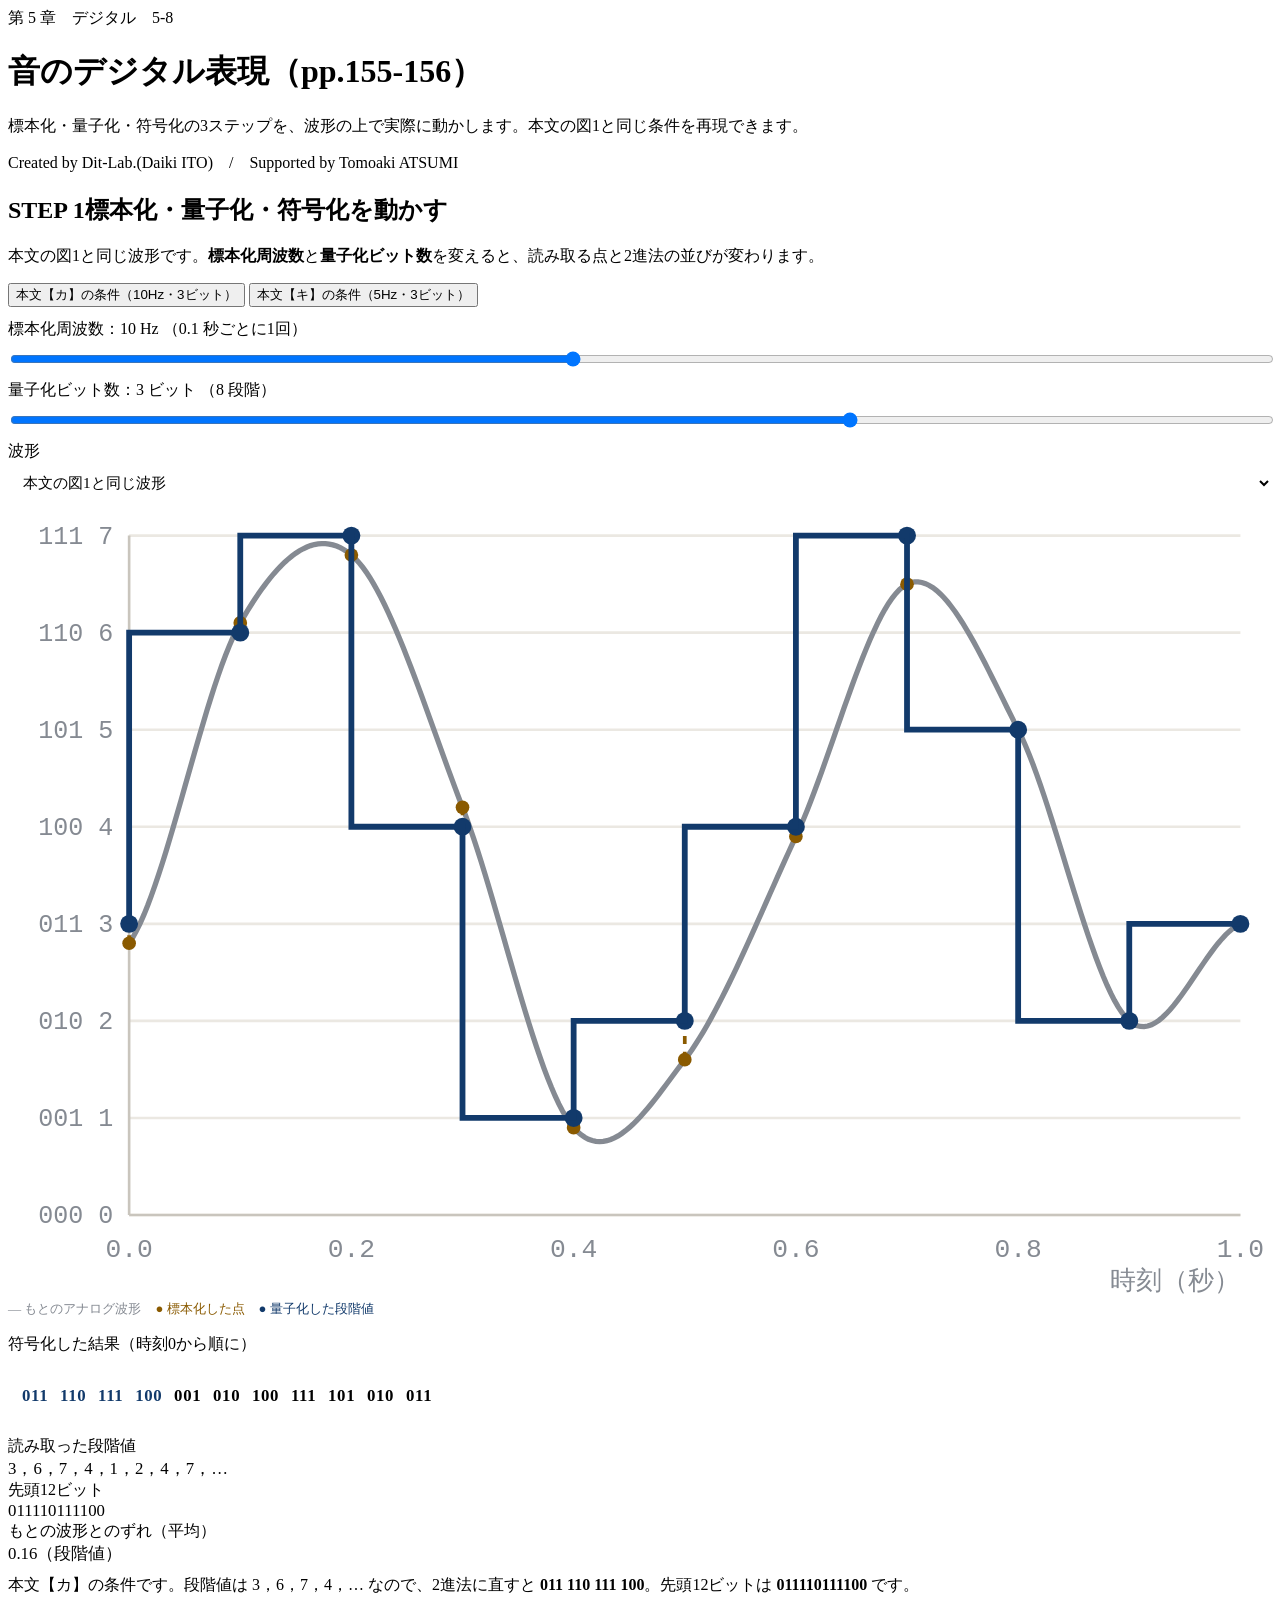
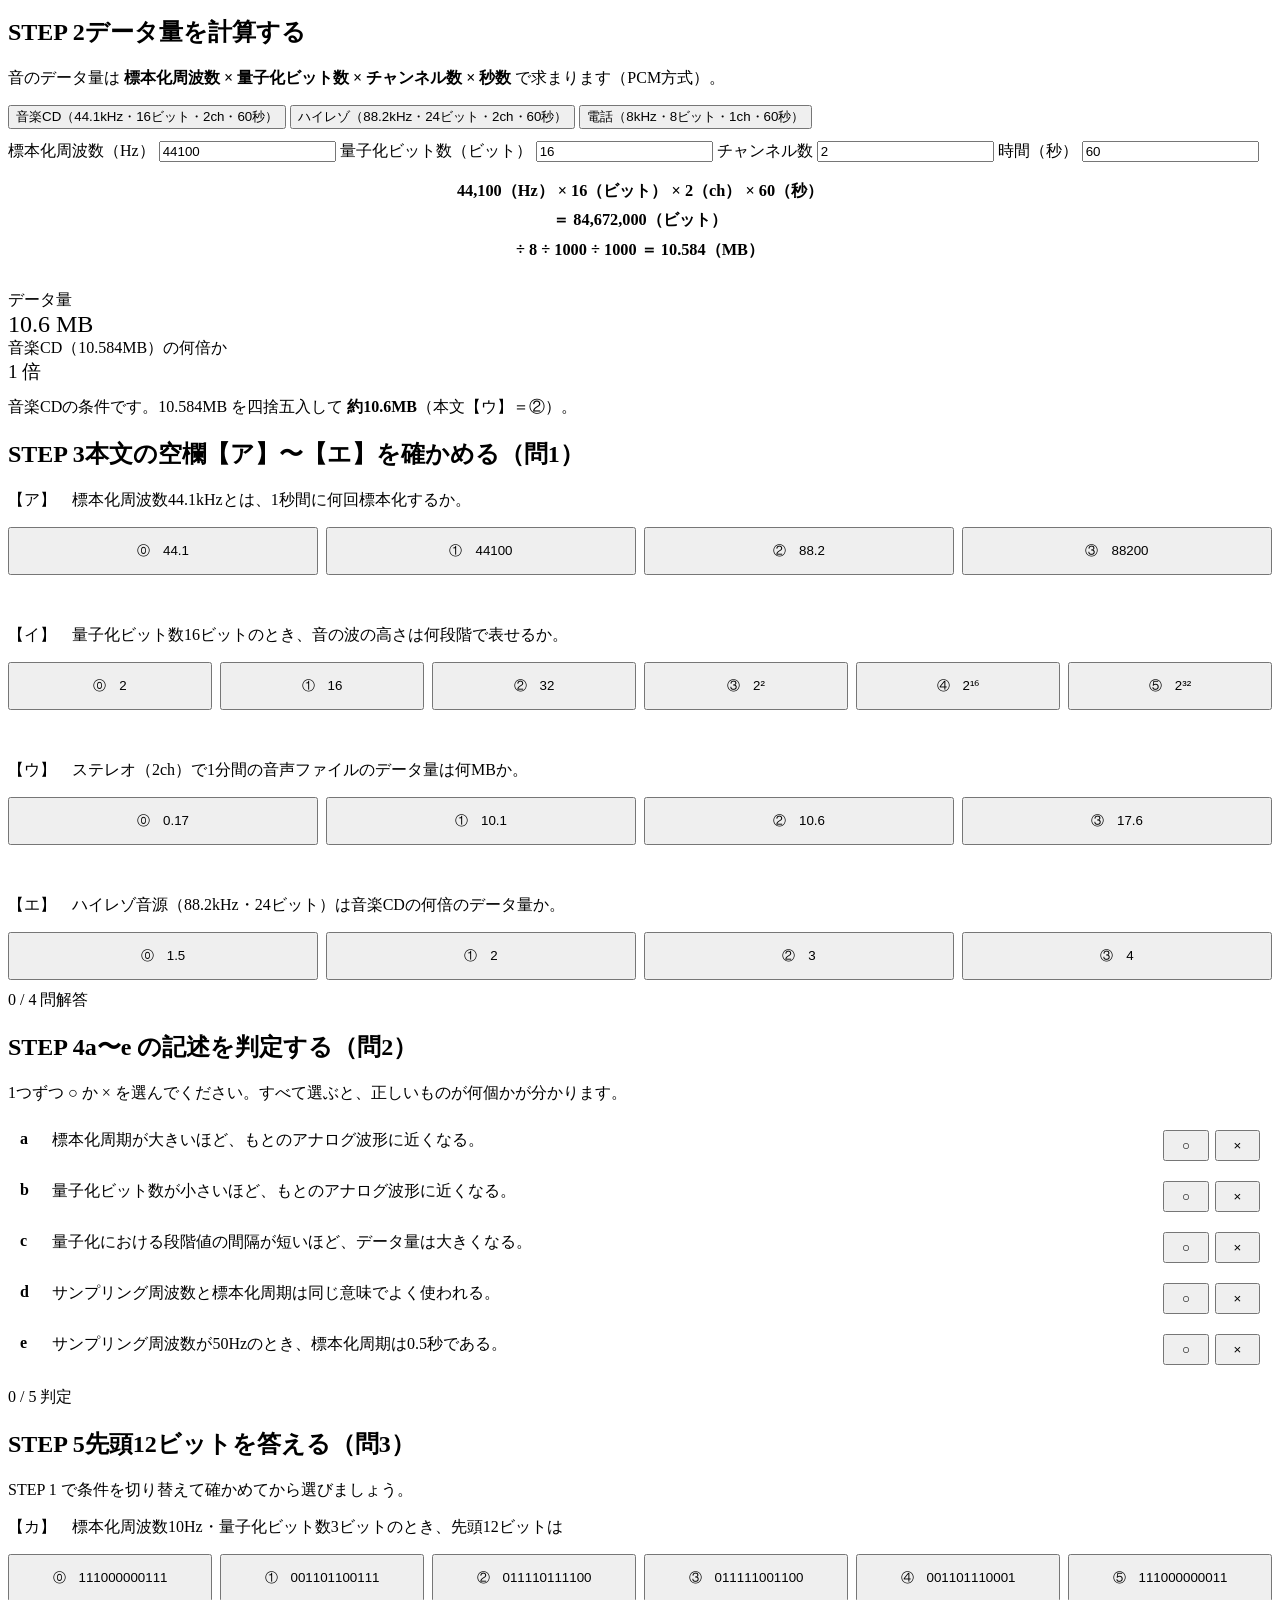
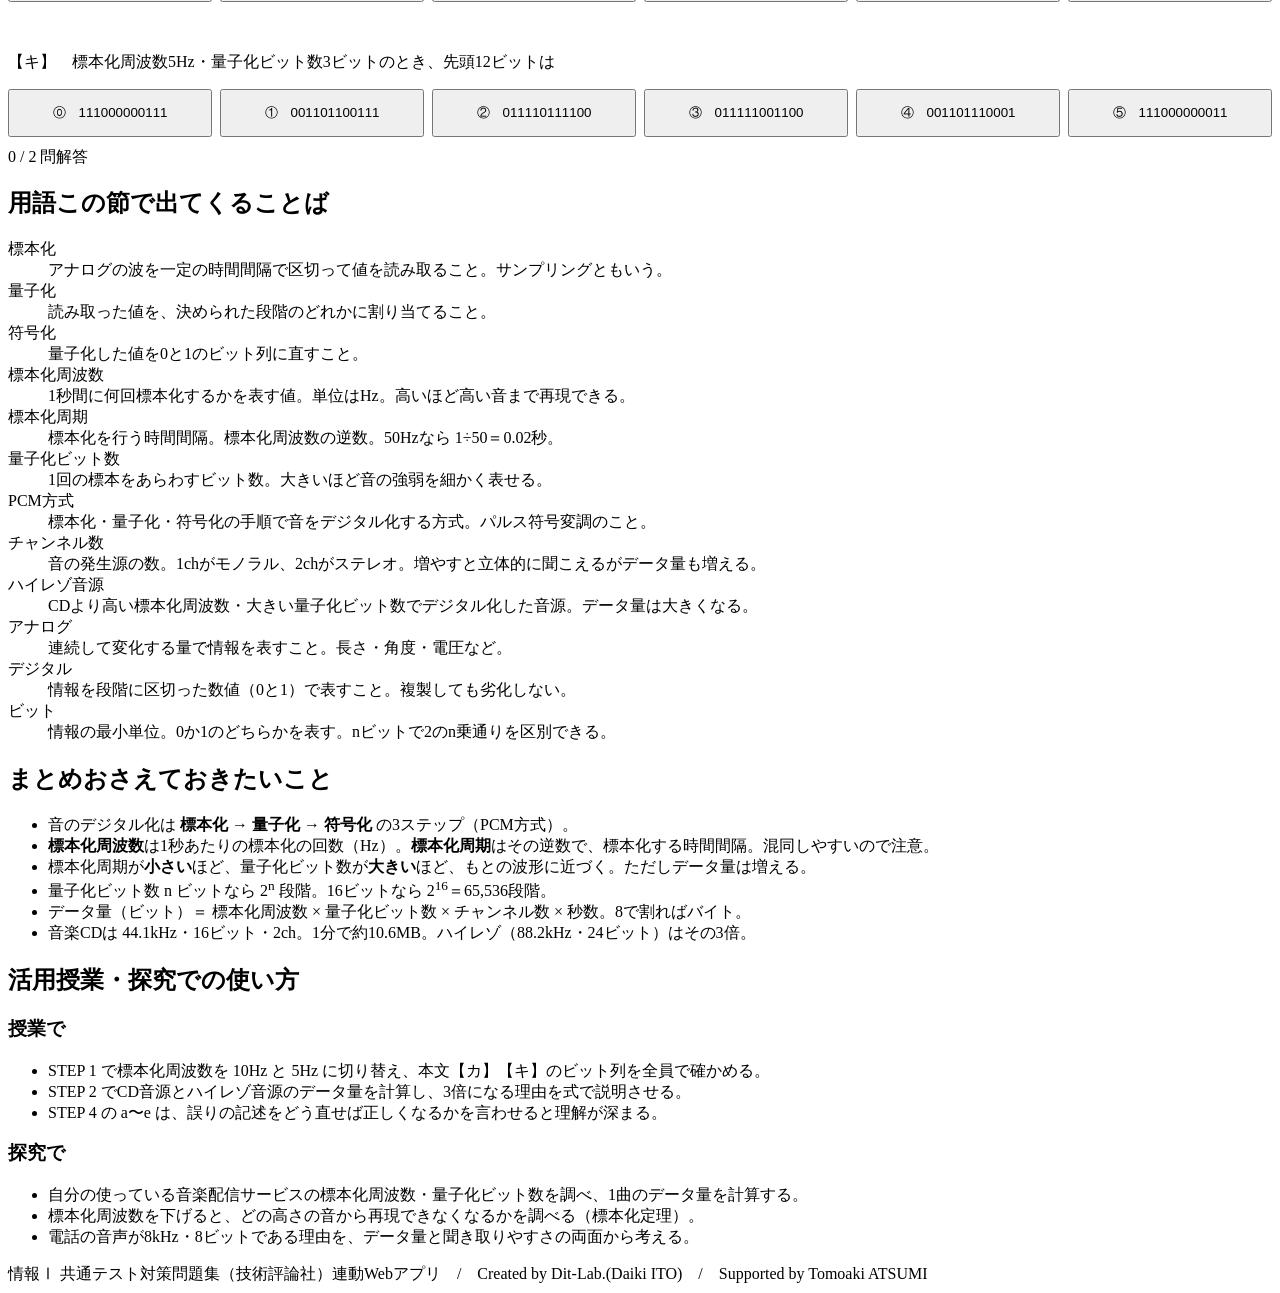
==== commit 510315c4: "fix: 解説文が折り返さず画面からはみ出す場合がある不具合を修正" ====
--- a/index.html
+++ b/index.html
@@ -6,7 +6,7 @@
 <title>音のデジタル表現｜情報Ⅰ共通テスト対策問題集</title>
 <meta name="description" content="標本化・量子化・符号化の3ステップを、波形の上で実際に動かします。本文の図1と同じ条件を再現できます。">
 <link rel="icon" href="data:image/svg+xml,%3Csvg xmlns=%22http://www.w3.org/2000/svg%22 viewBox=%220 0 32 32%22%3E%3Crect width=%2232%22 height=%2232%22 fill=%22%2315181c%22/%3E%3Ctext x=%2216%22 y=%2222%22 font-size=%2218%22 font-family=%22monospace%22 fill=%22%23fff%22 text-anchor=%22middle%22%3E01%3C/text%3E%3C/svg%3E">
-<link rel="stylesheet" href="css/style.css?v=ea93572e">
+<link rel="stylesheet" href="css/style.css?v=1b60c856">
 <link rel="stylesheet" href="css/app.css?v=905f4889">
 </head>
 <body>
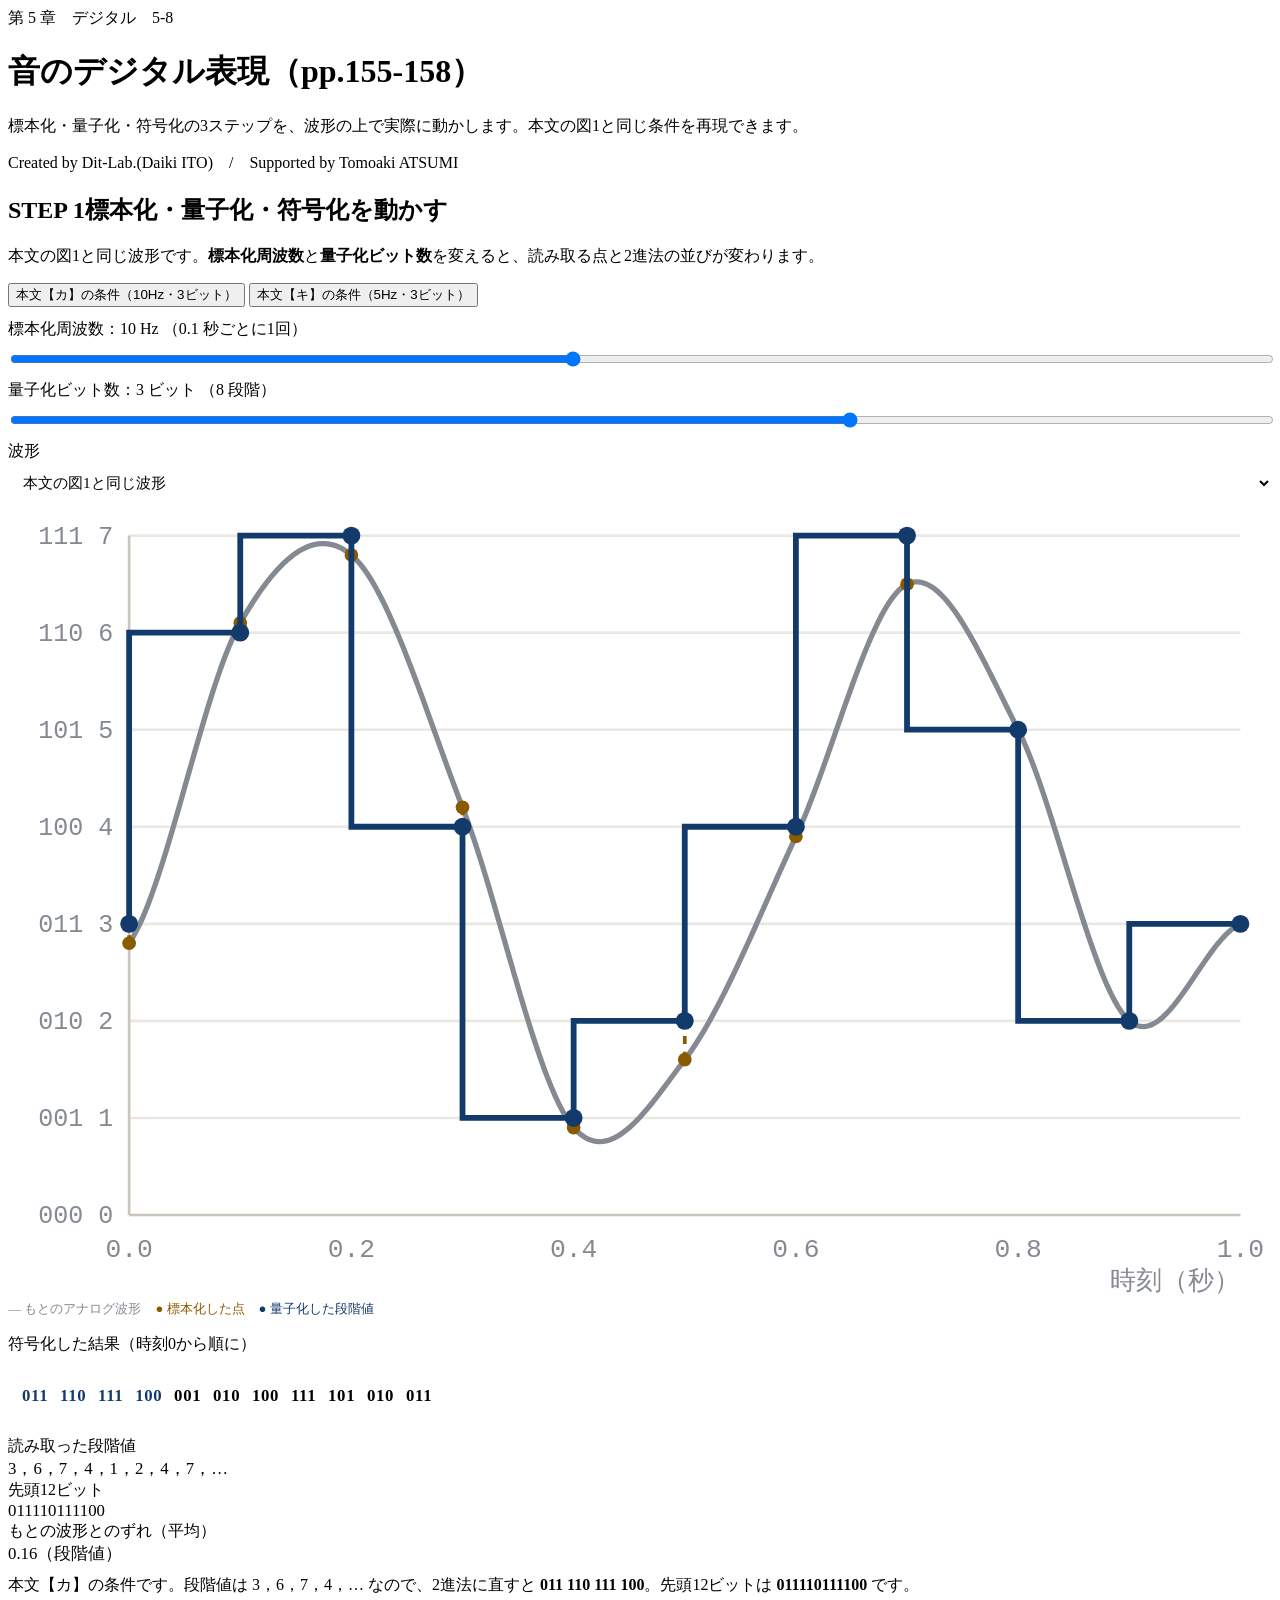
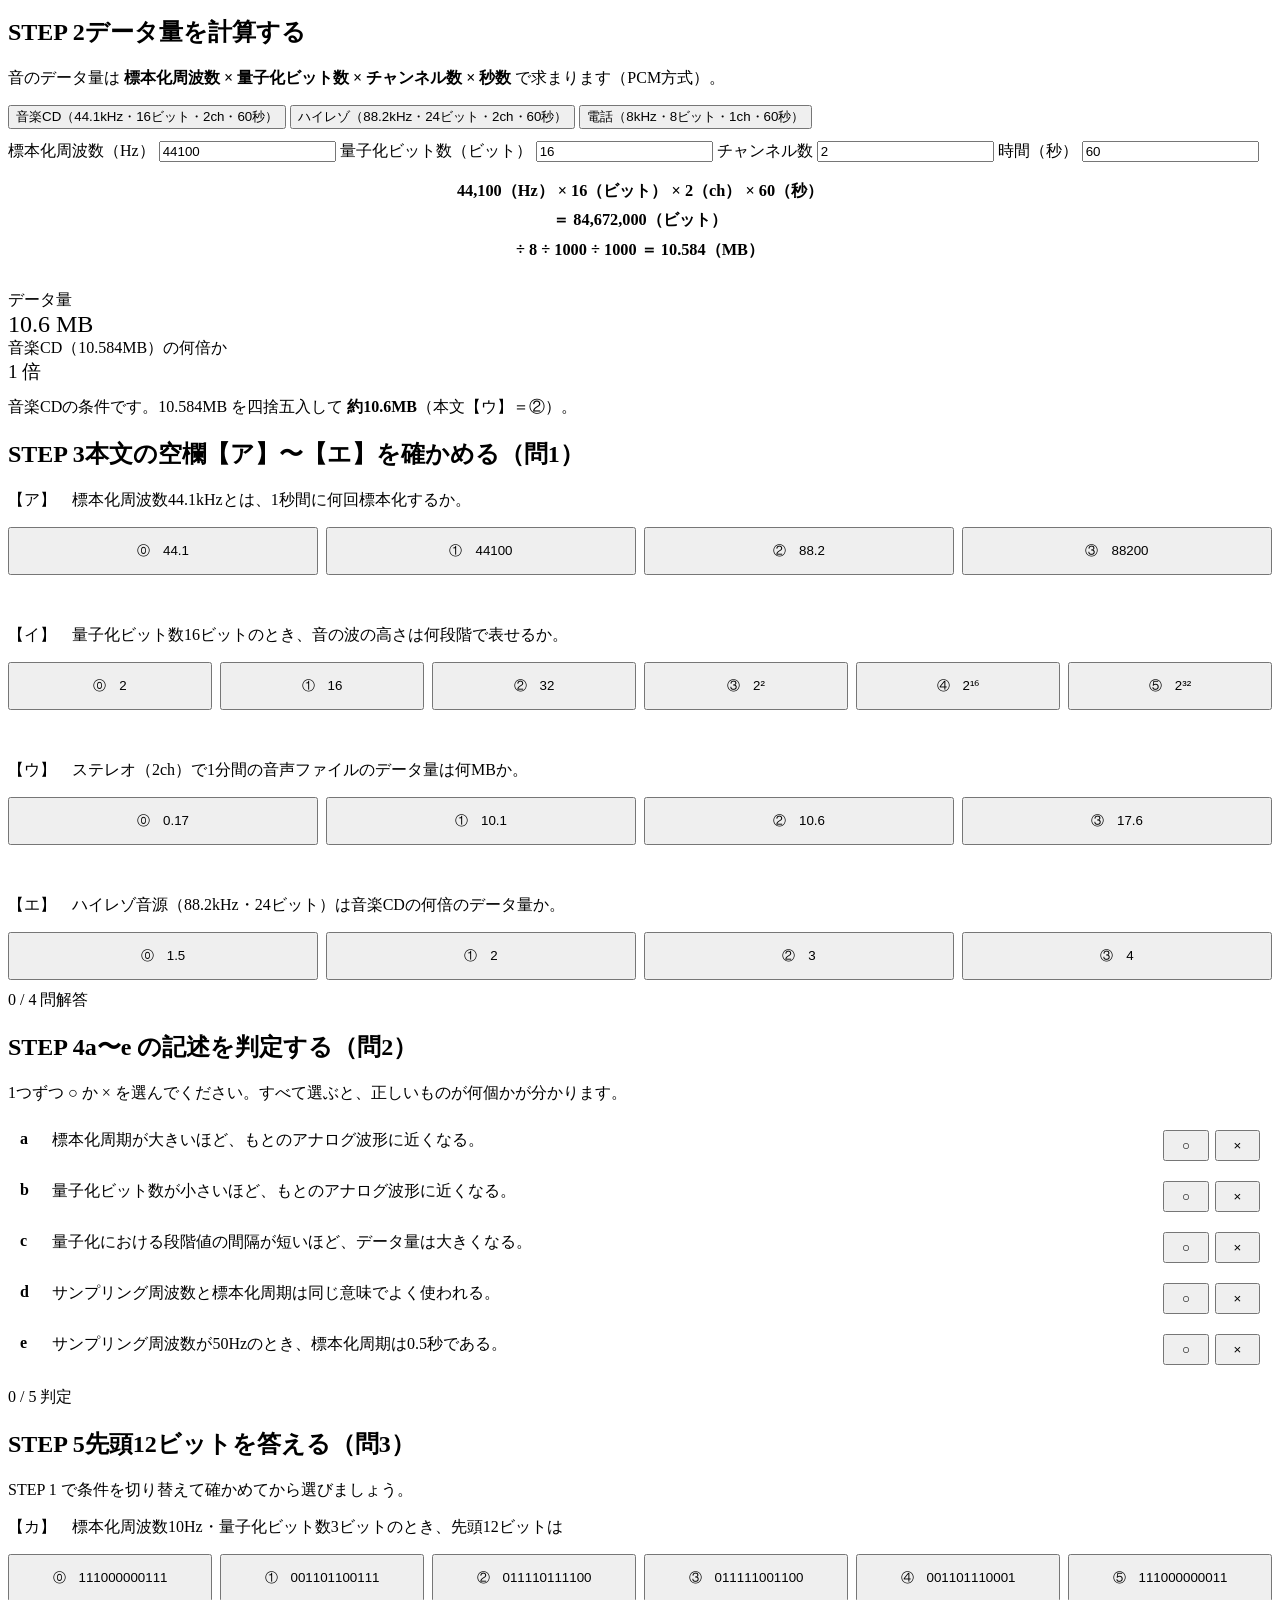
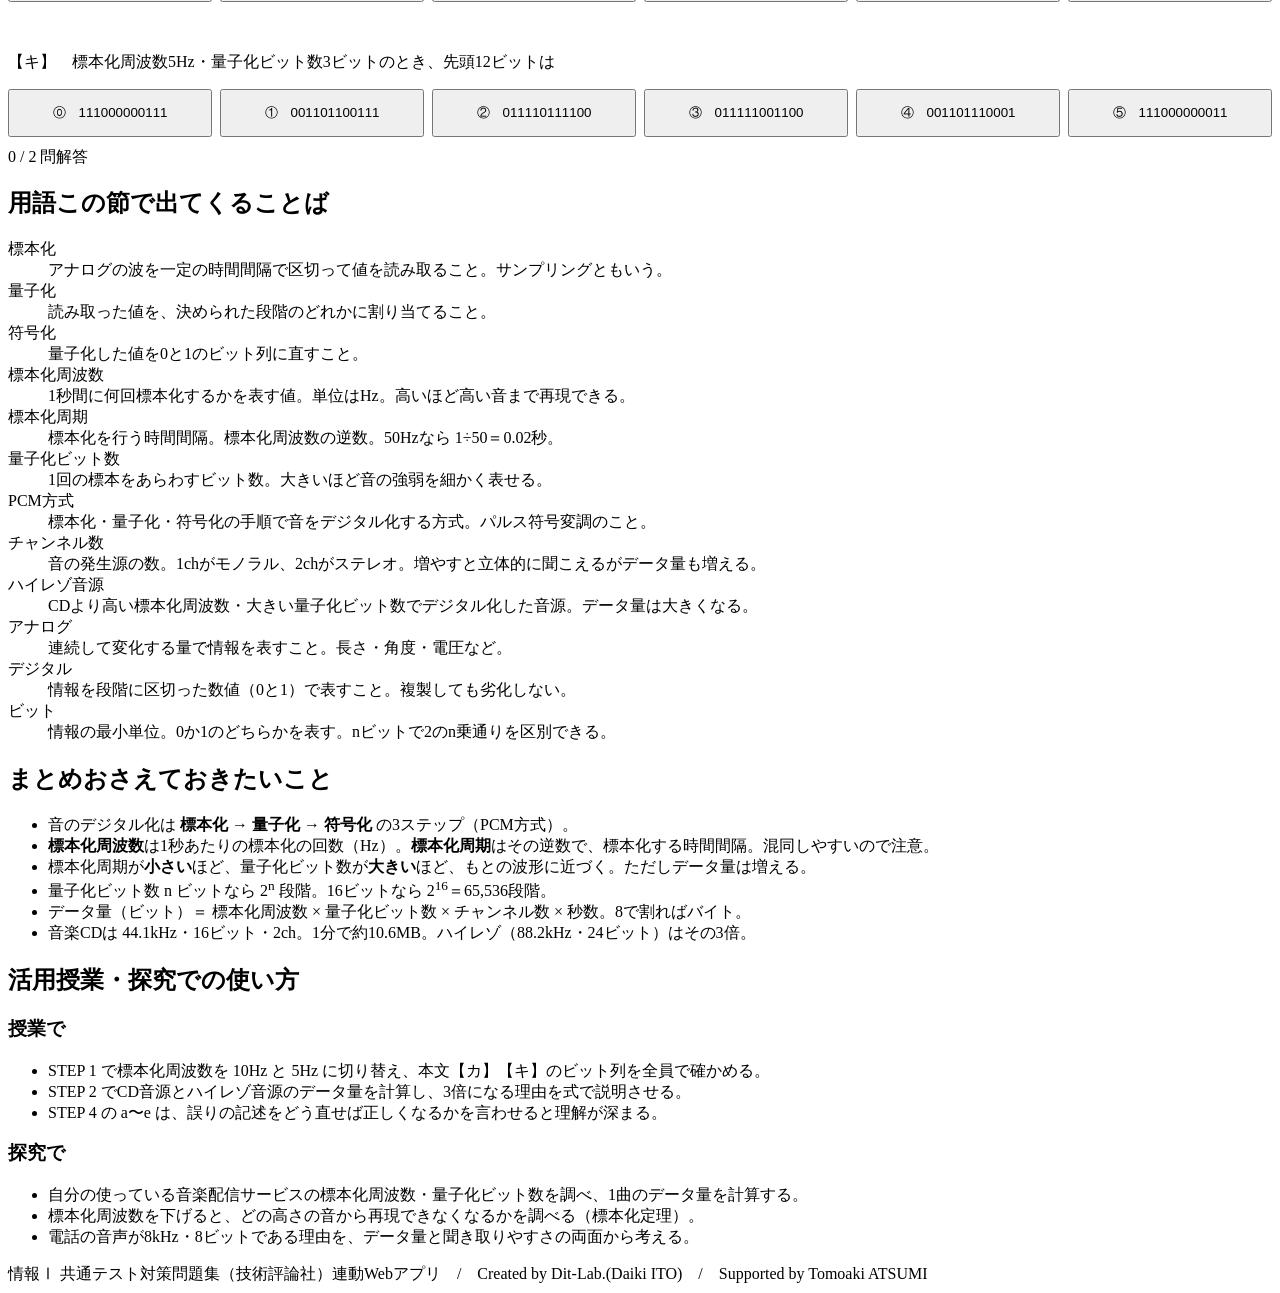
==== commit 7f4e079c: "fix: タイトルのページ数表記を台割・最終原稿に合わせて修正" ====
--- a/index.html
+++ b/index.html
@@ -6,7 +6,7 @@
 <title>音のデジタル表現｜情報Ⅰ共通テスト対策問題集</title>
 <meta name="description" content="標本化・量子化・符号化の3ステップを、波形の上で実際に動かします。本文の図1と同じ条件を再現できます。">
 <link rel="icon" href="data:image/svg+xml,%3Csvg xmlns=%22http://www.w3.org/2000/svg%22 viewBox=%220 0 32 32%22%3E%3Crect width=%2232%22 height=%2232%22 fill=%22%2315181c%22/%3E%3Ctext x=%2216%22 y=%2222%22 font-size=%2218%22 font-family=%22monospace%22 fill=%22%23fff%22 text-anchor=%22middle%22%3E01%3C/text%3E%3C/svg%3E">
-<link rel="stylesheet" href="css/style.css?v=1b60c856">
+<link rel="stylesheet" href="css/style.css?v=bdbb3cb0">
 <link rel="stylesheet" href="css/app.css?v=905f4889">
 </head>
 <body>
@@ -14,7 +14,7 @@
 <header class="app-header">
   <div class="inner">
     <span class="eyebrow">第 5 章　デジタル　5-8</span>
-    <h1>音のデジタル表現（pp.155-156）</h1>
+    <h1>音のデジタル表現（pp.155-158）</h1>
     <p class="lead">標本化・量子化・符号化の3ステップを、波形の上で実際に動かします。本文の図1と同じ条件を再現できます。</p>
     <p class="credit">Created by Dit-Lab.(Daiki ITO)　/　Supported by Tomoaki ATSUMI</p>
   </div>
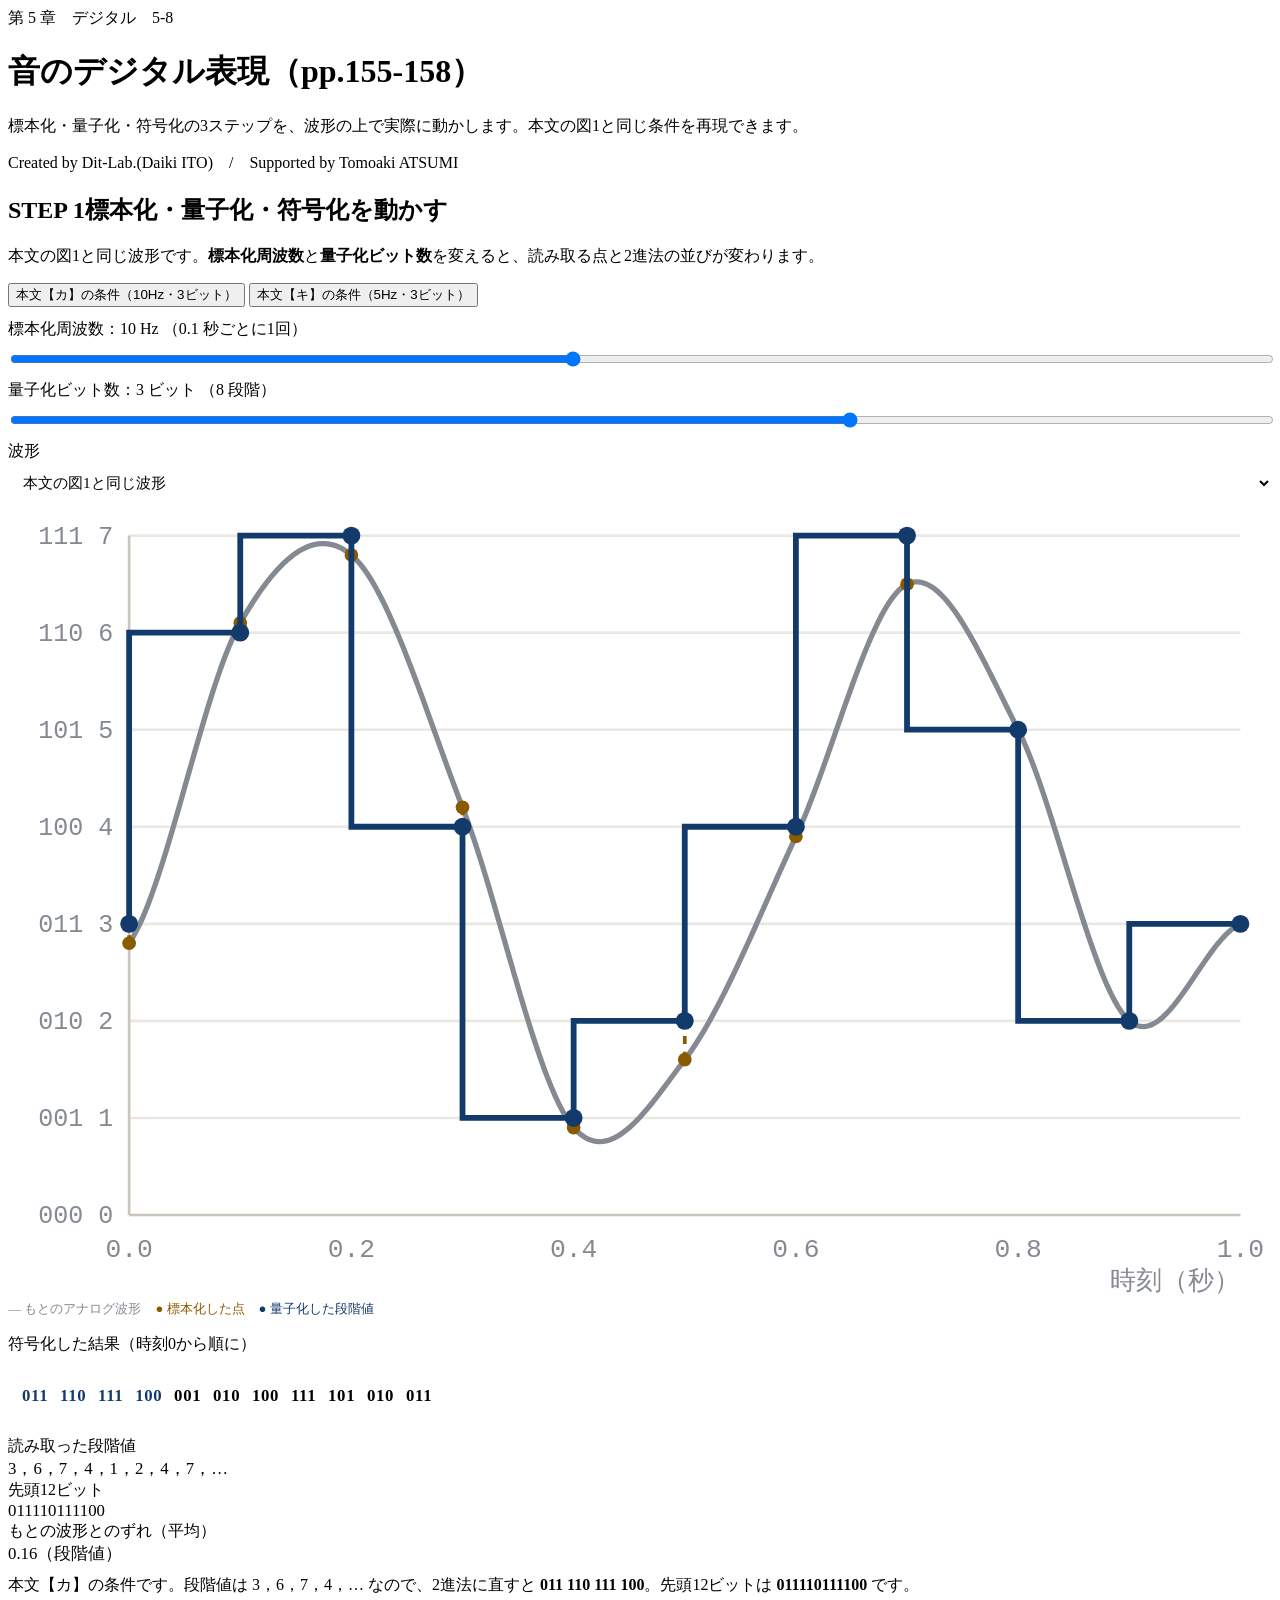
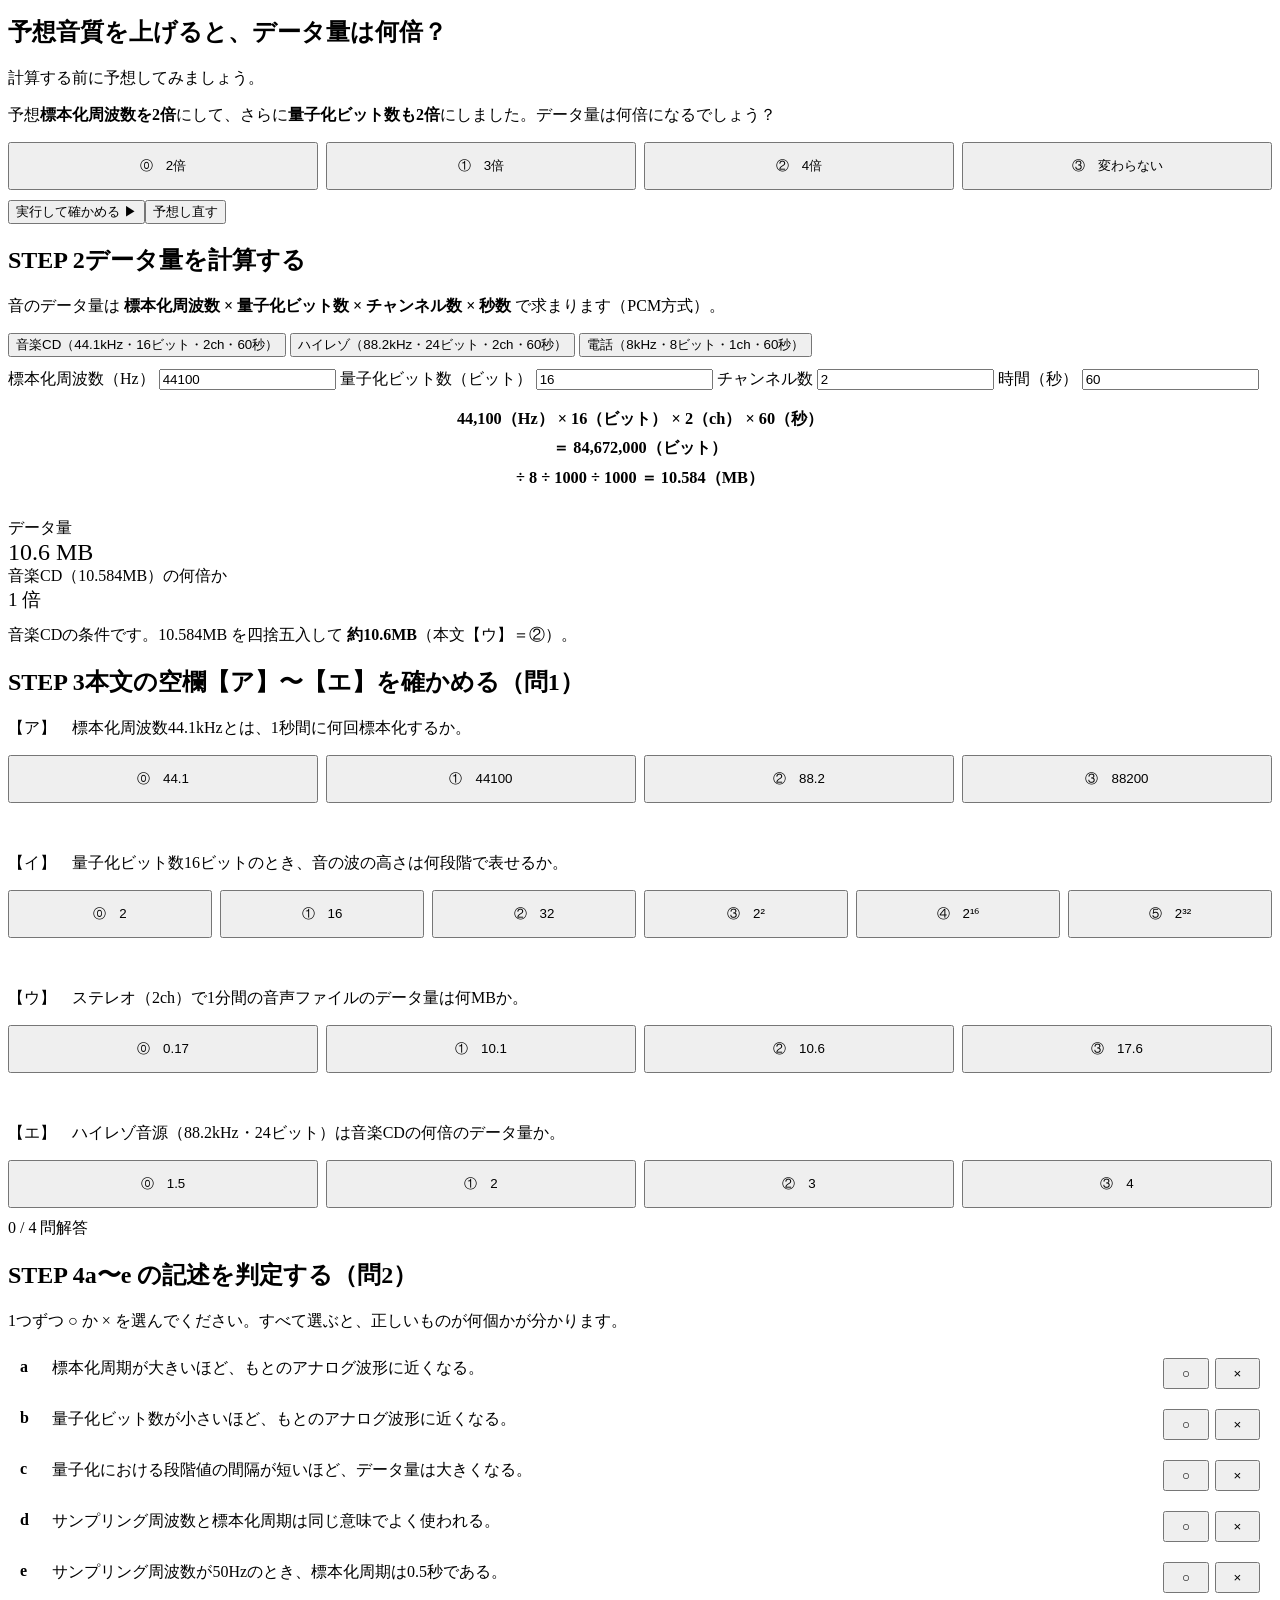
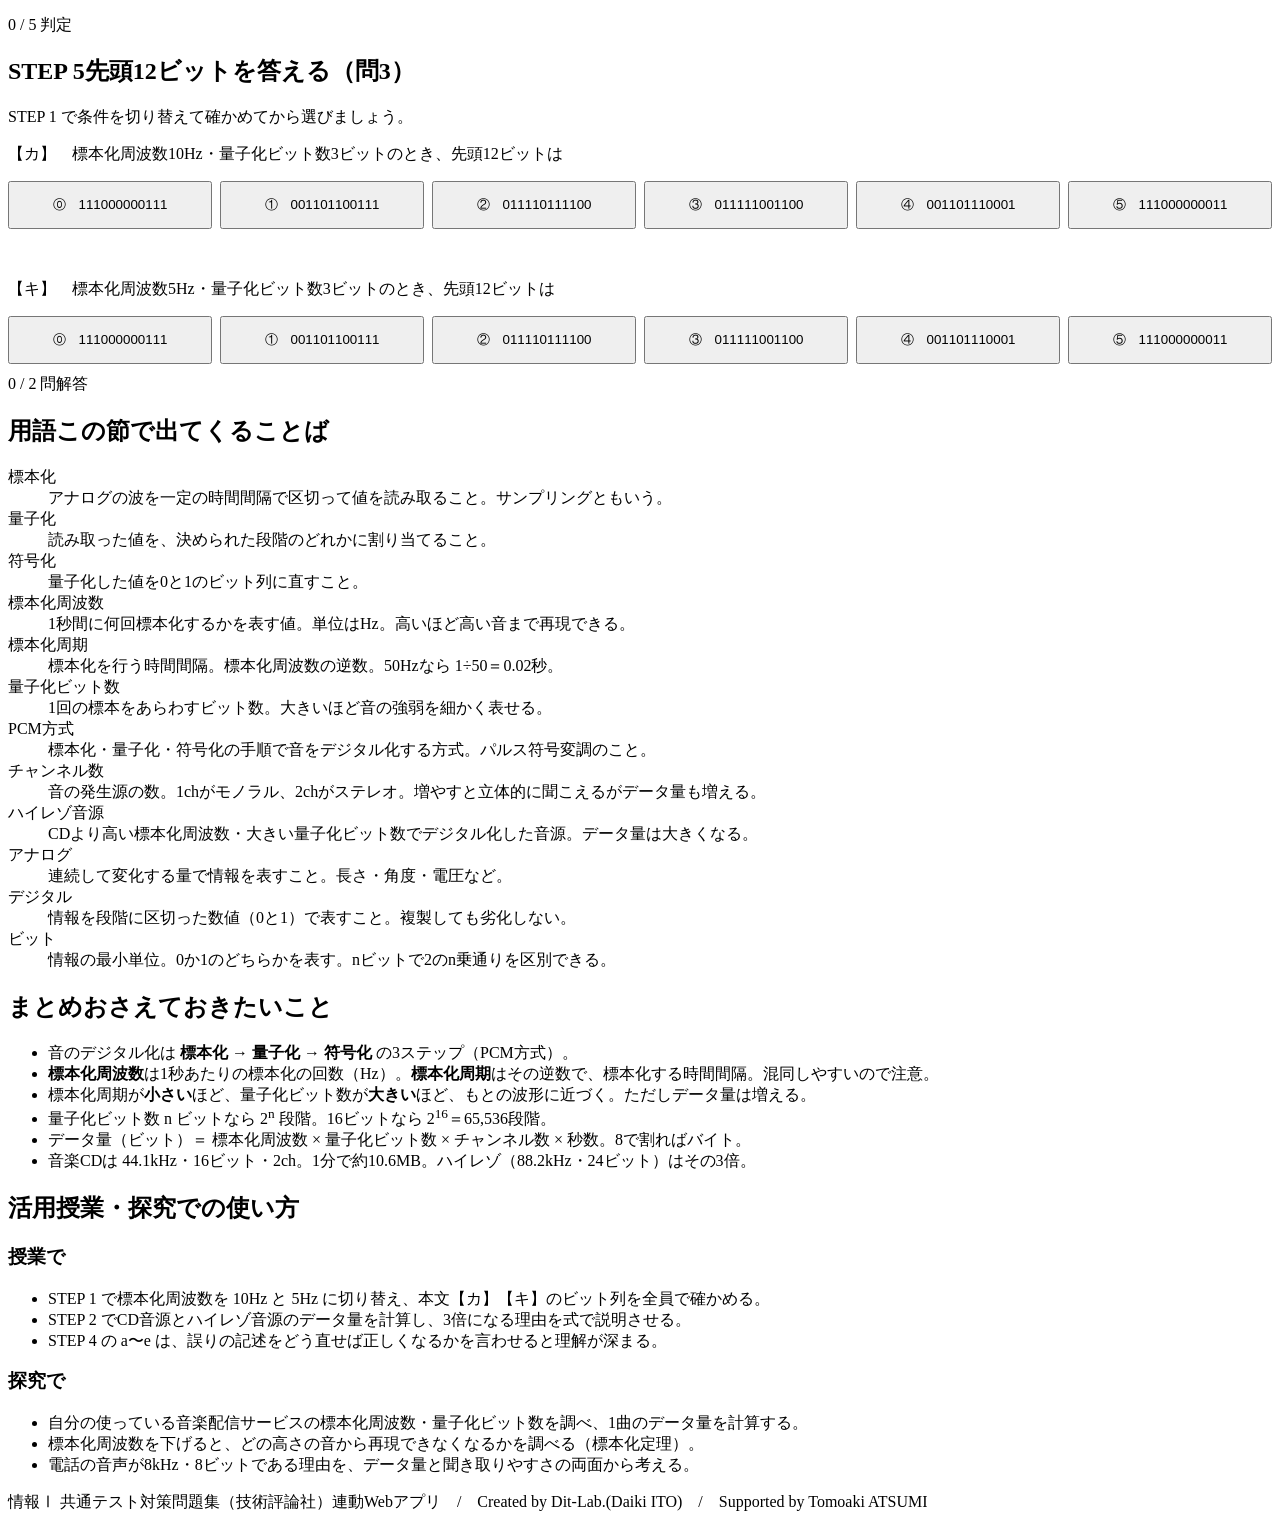
==== commit 7b2a9e07: "feat: 予想してから確かめるステップを追加（直感が外れやすい点を明確化）" ====
--- a/index.html
+++ b/index.html
@@ -62,6 +62,12 @@
       </div>
       <div class="note" id="sampNote" style="margin-top:10px"></div>
     </div>
+  </section>
+
+  <section class="step">
+    <h2><span class="no">予想</span>音質を上げると、データ量は何倍？</h2>
+    <p class="desc">計算する前に予想してみましょう。</p>
+    <div class="panel"><div id="pdA"></div></div>
   </section>
 
   <section class="step" id="step2">
@@ -162,6 +168,7 @@
 </footer>
 
 <script src="js/terms.js?v=8177ce09"></script>
-<script src="js/app.js?v=753257d3"></script>
+<script src="js/predict.js?v=1b9c8bf0"></script>
+<script src="js/app.js?v=7e84e665"></script>
 </body>
 </html>
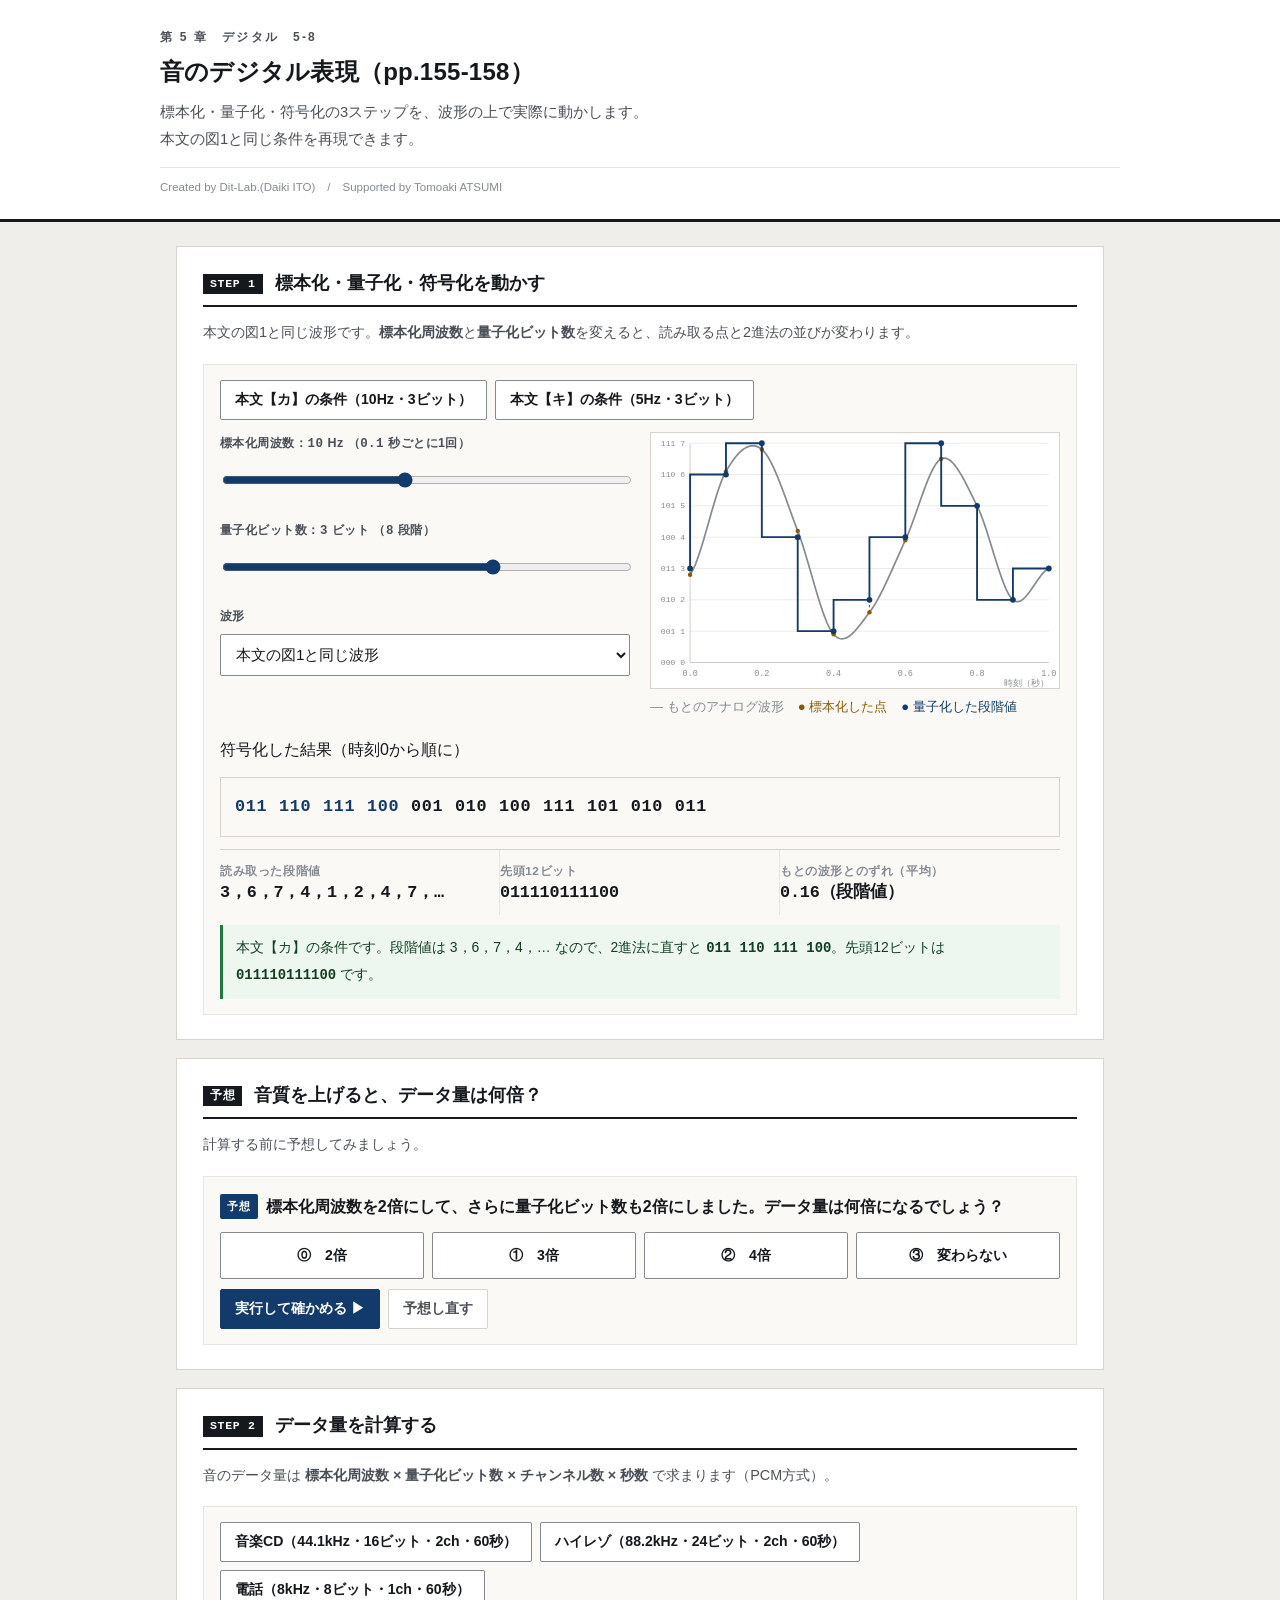
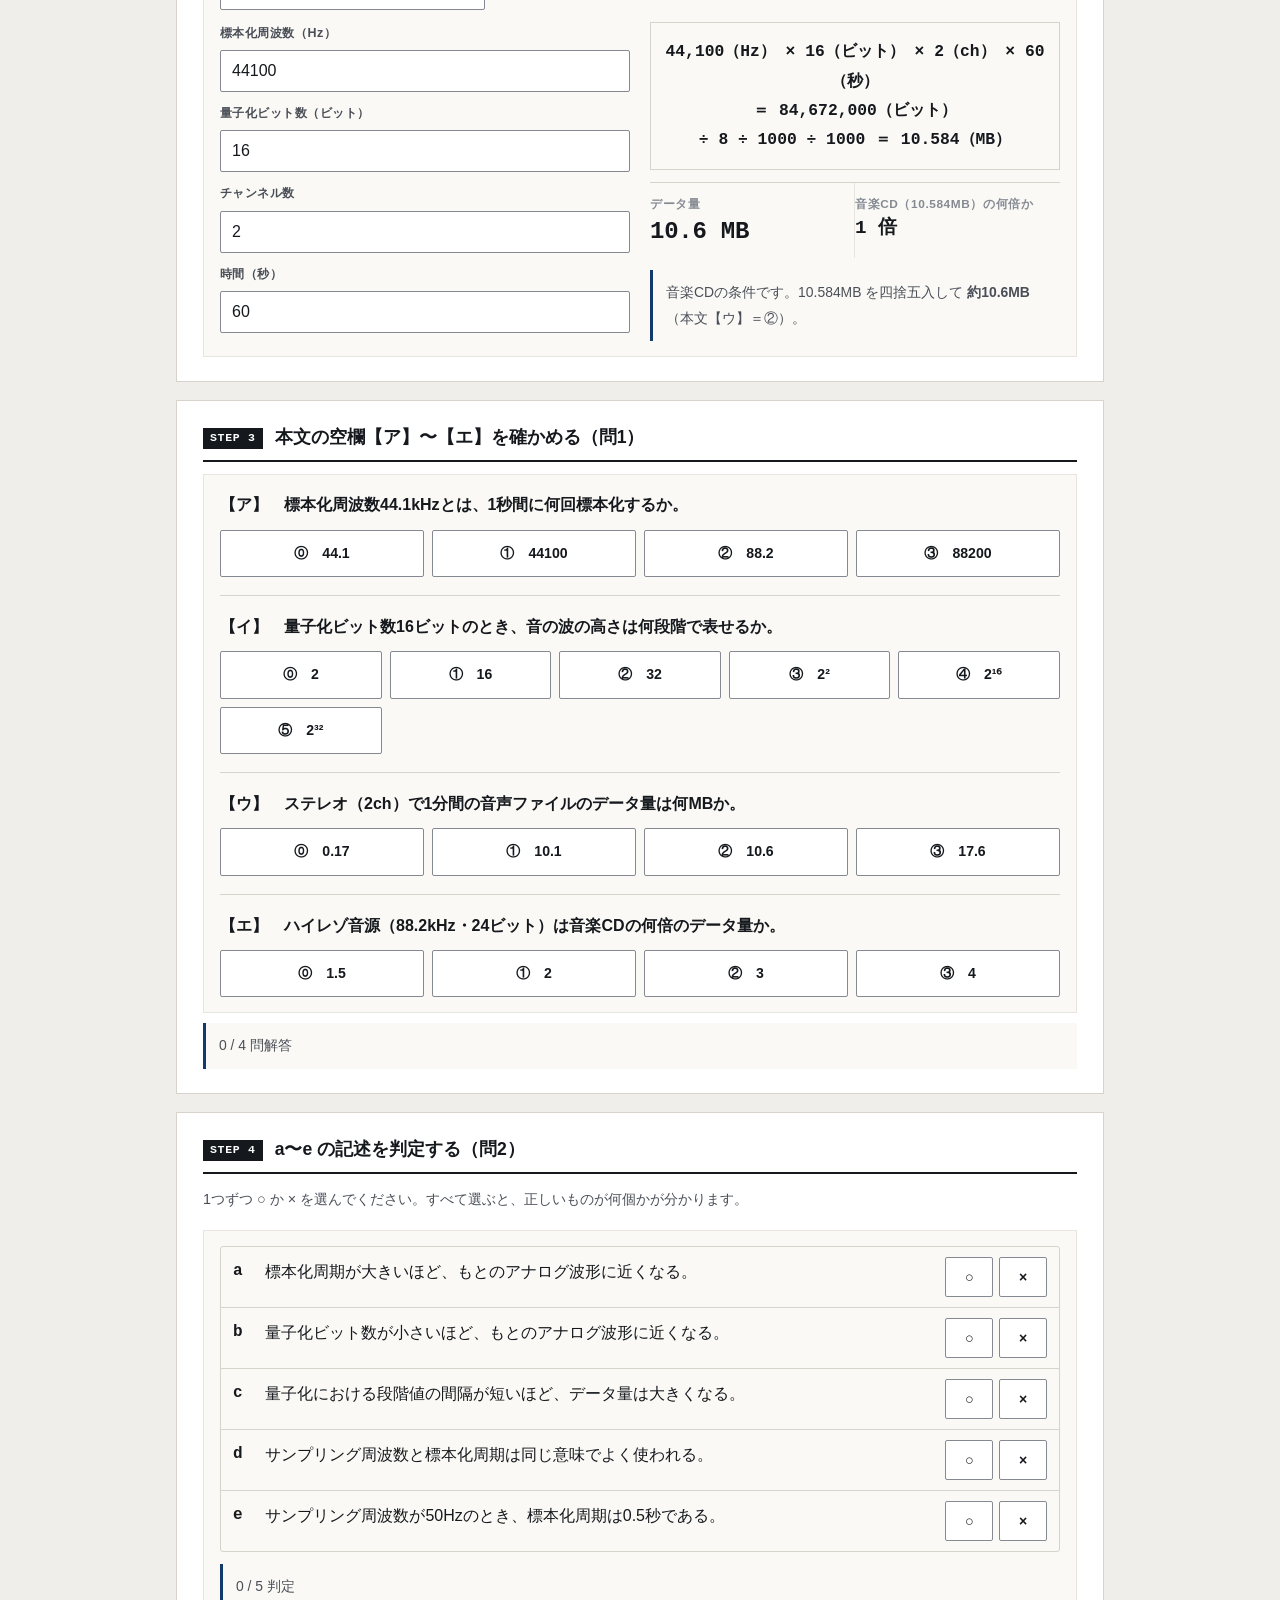
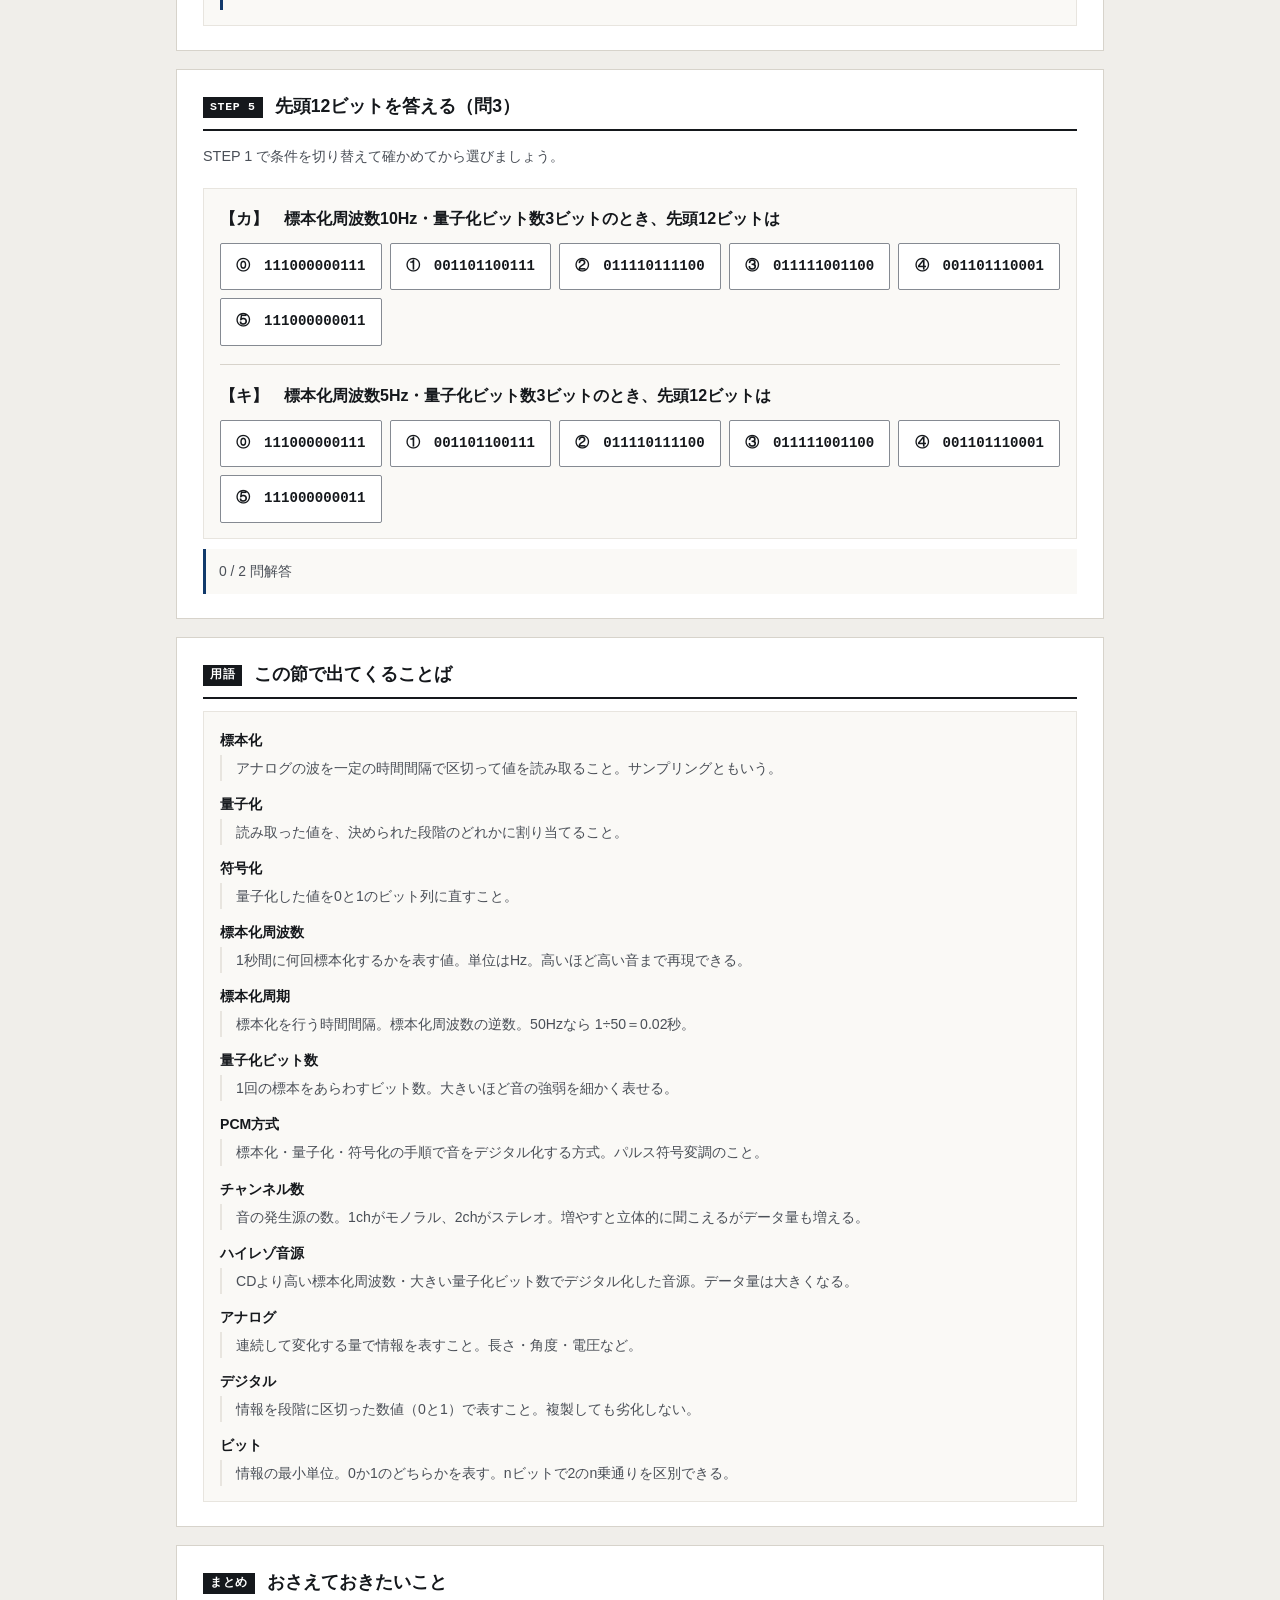
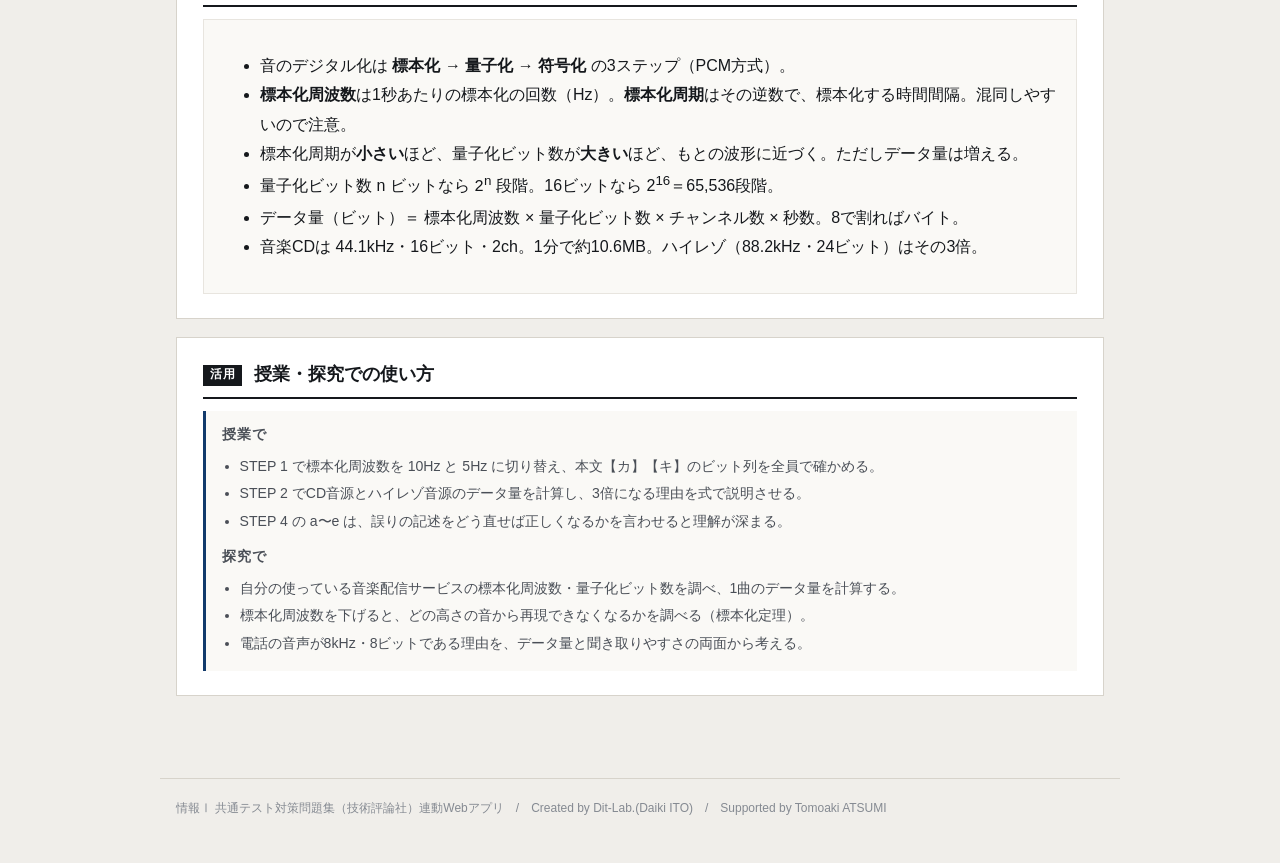
==== commit 52dd67e6: "fix: 未定義のCSS変数（--line/--muted/--sans）で枠線と文字色が消えていた問題を修正" ====
--- a/index.html
+++ b/index.html
@@ -6,7 +6,7 @@
 <title>音のデジタル表現｜情報Ⅰ共通テスト対策問題集</title>
 <meta name="description" content="標本化・量子化・符号化の3ステップを、波形の上で実際に動かします。本文の図1と同じ条件を再現できます。">
 <link rel="icon" href="data:image/svg+xml,%3Csvg xmlns=%22http://www.w3.org/2000/svg%22 viewBox=%220 0 32 32%22%3E%3Crect width=%2232%22 height=%2232%22 fill=%22%2315181c%22/%3E%3Ctext x=%2216%22 y=%2222%22 font-size=%2218%22 font-family=%22monospace%22 fill=%22%23fff%22 text-anchor=%22middle%22%3E01%3C/text%3E%3C/svg%3E">
-<link rel="stylesheet" href="css/style.css?v=bdbb3cb0">
+<link rel="stylesheet" href="css/style.css?v=88681cd4">
 <link rel="stylesheet" href="css/app.css?v=905f4889">
 </head>
 <body>
--- a/css/style.css
+++ b/css/style.css
@@ -0,0 +1,304 @@
+/* =========================================================
+   情報Ⅰ 共通テスト対策問題集 — Web アプリ共通スタイル
+   紙面（参考書）に寄せた設計。装飾色は使わず、色は意味を持つときだけ。
+   ========================================================= */
+
+:root{
+  --paper:#ffffff;
+  --paper-2:#faf9f6;      /* うすい紙 */
+  --bg:#f0eeea;           /* 台紙 */
+  --ink:#15181c;
+  --ink-2:#4a4f57;
+  --ink-3:#858a92;
+  --rule:#d7d3cb;
+  /* 旧名のまま書かれているアプリ用の別名（未定義だと枠線や文字色が消えるため） */
+  --line: var(--rule);
+  --muted: var(--ink-2);
+  --sans: var(--font);         /* 罫線 */
+  --rule-2:#e8e5df;
+  --accent:#123a6b;       /* 濃紺。主要操作と現在地だけに使う */
+  --accent-w:#e9eef6;
+  --zero:#c0392b;         /* 左＝0 */
+  --one:#1d4ed8;          /* 右＝1 */
+  --ok:#1f7a3d;   --ok-bg:#eef6f0;
+  --ng:#b3261e;   --ng-bg:#fbefee;
+  --warn:#8a5a00; --warn-bg:#fbf5e8;
+  --font:"Hiragino Kaku Gothic ProN","Hiragino Sans","Yu Gothic Medium","Yu Gothic",
+         "Noto Sans JP",Meiryo,-apple-system,BlinkMacSystemFont,sans-serif;
+  --mono:"SFMono-Regular",Menlo,Consolas,"Courier New",monospace;
+}
+
+*{box-sizing:border-box}
+[hidden]{display:none !important}
+html{-webkit-text-size-adjust:100%}
+body{
+  margin:0; background:var(--bg); color:var(--ink);
+  font-family:var(--font); font-size:16px; line-height:1.85;
+  font-feature-settings:"palt" 1;
+}
+h1,h2,h3,h4{line-height:1.45; margin:0; font-weight:700}
+p{margin:0 0 .75em} p:last-child{margin-bottom:0}
+a{color:var(--accent)}
+
+/* ---------- 標題 ---------- */
+.app-header{background:var(--paper); border-bottom:3px solid var(--ink); padding:26px 20px 20px}
+.app-header .inner{max-width:960px; margin:0 auto}
+.app-header .eyebrow{
+  font-size:.75rem; font-weight:700; color:var(--ink-2); letter-spacing:.18em;
+  display:block; margin-bottom:7px;
+}
+.app-header h1{font-size:1.5rem; letter-spacing:.01em}
+.app-header .lead{font-size:.92rem; color:var(--ink-2); margin-top:9px; max-width:60ch}
+.app-header .credit{
+  font-size:.72rem; color:var(--ink-3); margin-top:14px;
+  padding-top:9px; border-top:1px solid var(--rule-2);
+}
+
+/* ---------- 版面 ---------- */
+.wrap{max-width:960px; margin:0 auto; padding:24px 16px 64px}
+.step{background:var(--paper); border:1px solid var(--rule); padding:24px 26px; margin-bottom:18px}
+.step > h2{
+  display:flex; align-items:baseline; gap:12px; font-size:1.1rem;
+  padding-bottom:9px; border-bottom:2px solid var(--ink); margin-bottom:12px;
+}
+.step > h2 .no{
+  flex:none; font-family:var(--mono); font-size:.72rem; font-weight:700;
+  background:var(--ink); color:var(--paper); padding:2px 7px; letter-spacing:.06em;
+  position:relative; top:-2px;
+}
+.step > .desc{color:var(--ink-2); font-size:.9rem; margin-bottom:18px}
+.step[hidden]{display:none}
+
+.grid{display:grid; gap:20px}
+.grid > *{min-width:0}          /* 子の中身で列が広がるのを防ぐ */
+@media(min-width:800px){ .grid.c2{grid-template-columns:1fr 1fr} }
+@media(min-width:800px){ .grid.c21{grid-template-columns:1.45fr 1fr} }
+
+.panel{border:1px solid var(--rule-2); background:var(--paper-2); padding:15px 16px; min-width:0}
+.panel > h3{
+  font-size:.8rem; font-weight:700; color:var(--ink-2); letter-spacing:.08em;
+  margin-bottom:12px; padding-bottom:6px; border-bottom:1px solid var(--rule);
+}
+
+/* ---------- 部品 ---------- */
+.btn{
+  appearance:none; border:1px solid var(--ink-3); background:var(--paper); color:var(--ink);
+  font-family:inherit; font-size:.88rem; font-weight:700; padding:8px 14px;
+  border-radius:2px; cursor:pointer; min-height:40px; line-height:1.4;
+  transition:background .12s, border-color .12s, color .12s;
+}
+.btn:hover:not(:disabled){background:var(--accent-w); border-color:var(--accent); color:var(--accent)}
+.btn:disabled{opacity:.35; cursor:not-allowed}
+.btn.primary{background:var(--accent); color:var(--paper); border-color:var(--accent)}
+.btn.primary:hover:not(:disabled){background:#0d2c53; color:var(--paper)}
+.btn.ghost{border-color:var(--rule); color:var(--ink-2)}
+.btn.sm{font-size:.8rem; padding:5px 10px; min-height:34px}
+.btn-row{display:flex; flex-wrap:wrap; gap:8px; align-items:center}
+
+/* タブ（見出し下線式） */
+.seg{display:flex; gap:0; border-bottom:1px solid var(--rule)}
+.seg button{
+  appearance:none; border:0; background:transparent; font-family:inherit; font-size:.88rem;
+  font-weight:700; color:var(--ink-3); padding:9px 4px; margin-right:26px; cursor:pointer;
+  border-bottom:3px solid transparent; margin-bottom:-1px; min-height:40px;
+}
+.seg button:hover{color:var(--ink-2)}
+.seg button[aria-pressed="true"]{color:var(--ink); border-bottom-color:var(--accent)}
+
+label.fld{display:block; font-size:.78rem; font-weight:700; color:var(--ink-2); margin-bottom:5px; letter-spacing:.04em}
+input[type=text], textarea, input[type=number]{
+  width:100%; font-family:inherit; font-size:1rem; color:var(--ink);
+  border:1px solid var(--ink-3); border-radius:2px; padding:9px 11px;
+  background:var(--paper); min-height:42px;
+}
+input:focus, textarea:focus{outline:2px solid var(--accent); outline-offset:-1px; border-color:var(--accent)}
+.btn:focus-visible, .seg button:focus-visible, .node-card:focus-visible{outline:2px solid var(--accent); outline-offset:2px}
+textarea{resize:vertical; line-height:1.7}
+.mono{font-family:var(--mono)}
+
+table.tbl{width:100%; border-collapse:collapse; font-size:.89rem}
+table.tbl th, table.tbl td{border-bottom:1px solid var(--rule-2); padding:7px 10px; text-align:right}
+table.tbl th:first-child, table.tbl td:first-child{text-align:left}
+table.tbl thead th{border-bottom:1.5px solid var(--ink); font-size:.76rem; color:var(--ink-2); font-weight:700; white-space:nowrap}
+.tbl-scroll{overflow-x:auto; -webkit-overflow-scrolling:touch; max-width:100%}
+
+.note{padding:10px 13px; font-size:.87rem; border-left:3px solid var(--ink-3); background:var(--paper-2); overflow-wrap:break-word; word-break:break-word}
+.note.ok{background:var(--ok-bg); border-left-color:var(--ok); color:#123f22}
+.note.ng{background:var(--ng-bg); border-left-color:var(--ng); color:#6d1a15}
+.note.info{background:var(--paper-2); border-left-color:var(--accent); color:var(--ink-2)}
+.note.warn{background:var(--warn-bg); border-left-color:var(--warn); color:#5c3d00}
+.note[hidden]{display:none}
+
+.badge{
+  display:inline-block; font-size:.72rem; font-weight:700; padding:1px 7px;
+  border:1px solid var(--rule); color:var(--ink-2); background:var(--paper); letter-spacing:.04em;
+}
+
+/* 数値は罫線で仕切るだけ。カードにしない */
+.metrics{display:flex; flex-wrap:wrap; gap:0; border-top:1px solid var(--rule)}
+.metric{flex:1 1 130px; padding:11px 14px 11px 0; border-right:1px solid var(--rule-2)}
+.metric:last-child{border-right:0}
+.metric .k{font-size:.74rem; color:var(--ink-3); font-weight:700; letter-spacing:.05em}
+.metric .v{font-size:1.6rem; font-weight:700; line-height:1.3; font-family:var(--mono); letter-spacing:-.01em}
+.metric .s{font-size:.76rem; color:var(--ink-2)}
+
+.bit0{color:var(--zero); font-weight:700}
+.bit1{color:var(--one); font-weight:700}
+
+.app-footer{
+  max-width:960px; margin:0 auto; padding:18px 16px 44px; color:var(--ink-3);
+  font-size:.75rem; border-top:1px solid var(--rule);
+}
+.sr-only{position:absolute;width:1px;height:1px;overflow:hidden;clip:rect(0 0 0 0);white-space:nowrap}
+
+@media(max-width:640px){
+  body{font-size:15px}
+  .app-header{padding:20px 16px 16px}
+  .app-header h1{font-size:1.16rem}
+  .wrap{padding:16px 12px 52px}
+  .step{padding:18px 15px}
+  .seg button{margin-right:18px; font-size:.84rem}
+  .metric{flex-basis:50%; border-right:0}
+}
+@media (prefers-reduced-motion:reduce){ *{animation:none!important; transition:none!important} }
+
+/* ---------- 自分のデータ・共有・印刷 ---------- */
+.toolbar{display:flex; flex-wrap:wrap; gap:8px; align-items:center; margin-top:12px;
+  padding-top:12px; border-top:1px solid var(--rule-2)}
+.toolbar .hint{font-size:.78rem; color:var(--ink-3)}
+.paste-area{width:100%; min-height:110px; font-family:var(--mono); font-size:.86rem}
+.use-note{background:var(--paper-2); border-left:3px solid var(--accent); padding:14px 16px; font-size:.88rem}
+.use-note h3{font-size:.86rem; letter-spacing:.06em; margin-bottom:8px; color:var(--ink-2)}
+.use-note ol, .use-note ul{margin:0; padding-left:1.25em; line-height:1.95; color:var(--ink-2)}
+
+@media print{
+  body{background:#fff}
+  .app-header{border-bottom:2px solid #000}
+  .step{border:1px solid #bbb; break-inside:avoid; page-break-inside:avoid; margin-bottom:12px}
+  .btn, .seg, .toolbar, input[type=range]{display:none !important}
+  .note{border-left-width:2px}
+  a[href]:after{content:""}
+}
+
+/* ---------- 入力グリッド ---------- */
+.dg-scroll{overflow:auto; -webkit-overflow-scrolling:touch; border:1px solid var(--rule); background:var(--paper); max-height:420px}
+table.dg{border-collapse:collapse; font-family:var(--mono); font-size:.9rem; min-width:100%}
+table.dg th, table.dg td{border:1px solid var(--rule-2); padding:0}
+table.dg thead th{background:var(--paper-2); position:sticky; top:0; z-index:2}
+table.dg .dg-n{background:var(--paper-2); color:var(--ink-3); font-size:.76rem; font-weight:400;
+  text-align:center; min-width:34px; padding:0 4px; position:sticky; left:0; z-index:1}
+table.dg .dg-corner{background:var(--paper-2); min-width:34px; position:sticky; left:0; z-index:3}
+table.dg .dg-act{background:var(--paper-2); width:34px}
+.dg-h, .dg-c{width:100%; min-width:96px; border:0; background:transparent; font-family:inherit;
+  font-size:.9rem; padding:8px 9px; color:var(--ink); min-height:38px}
+.dg-h{font-weight:700; font-family:var(--font); font-size:.82rem; color:var(--ink-2)}
+.dg-c.num{text-align:right}
+.dg-c:focus, .dg-h:focus{outline:2px solid var(--accent); outline-offset:-2px; background:var(--accent-w)}
+.dg-del{border:0; background:transparent; color:var(--ink-3); cursor:pointer; width:32px; height:34px; font-size:1rem}
+.dg-del:hover{color:var(--ng)}
+.dg-tools{display:flex; flex-wrap:wrap; gap:8px; align-items:center; margin-top:10px}
+.dg-hint{font-size:.76rem; color:var(--ink-3)}
+
+/* ---------- ファイル読み込み ---------- */
+.filebox{display:flex; flex-wrap:wrap; gap:10px; align-items:center; padding:12px;
+  border:1px dashed var(--rule); background:var(--paper-2)}
+.filebox input[type=file]{font-size:.85rem; font-family:inherit; max-width:100%}
+.filebox .sel{max-width:220px}
+.filelabel{display:inline-flex; align-items:center; gap:6px; font-size:.85rem; font-weight:700;
+  border:1px solid var(--ink-3); background:var(--paper); padding:8px 14px; border-radius:2px; cursor:pointer; min-height:40px}
+.filelabel:hover{border-color:var(--accent); color:var(--accent); background:var(--accent-w)}
+.filelabel input{display:none}
+
+/* ---------- 用語解説 ---------- */
+.term{position:relative; border-bottom:1.5px dotted var(--accent); cursor:help; color:var(--accent); font-weight:700}
+.term .term-pop{display:none; position:absolute; left:0; top:1.7em; z-index:50; width:min(300px,78vw);
+  background:var(--paper); border:1px solid var(--ink-3); box-shadow:0 6px 20px rgba(0,0,0,.14);
+  padding:10px 12px; font-size:.82rem; font-weight:400; color:var(--ink-2); line-height:1.75;
+  border-left:3px solid var(--accent); cursor:auto; text-align:left}
+.term .term-pop b{display:block; color:var(--ink); font-size:.86rem; margin-bottom:3px}
+.term.open .term-pop{display:block}
+dl.gloss{margin:0; font-size:.88rem}
+dl.gloss dt{font-weight:700; color:var(--ink); margin-top:10px}
+dl.gloss dt:first-child{margin-top:0}
+dl.gloss dd{margin:2px 0 0; color:var(--ink-2); line-height:1.85; padding-left:1em; border-left:2px solid var(--rule-2)}
+@media print{ .term{border-bottom:0; color:inherit} .term .term-pop{display:none !important} }
+
+/* ---------- スマホ・タブレット ---------- */
+@media (max-width:1024px){
+  /* iOS で入力時に画面が勝手に拡大するのを防ぐ（16px 未満だとズームする） */
+  input[type=text], input[type=number], textarea, select, .dg-c, .dg-h{ font-size:16px }
+  .dg-c, .dg-h{ min-width:110px }
+}
+@media (max-width:820px){
+  .grid.c2,.grid.c21{grid-template-columns:1fr}
+  .dg-scroll{max-height:340px}
+  .filebox{flex-direction:column; align-items:stretch}
+  .filebox .sel{max-width:100%}
+  .term .term-pop{left:auto; right:0; width:min(280px,86vw)}
+}
+@media (max-width:480px){
+  .step > h2{font-size:1rem; flex-wrap:wrap}
+  .metrics{gap:0}
+  .metric{flex-basis:50%; padding-right:10px}
+  .metric .v{font-size:1.3rem}
+  .btn{padding:8px 12px}
+  .dg-tools{gap:6px}
+  .dg-hint{width:100%}
+}
+/* タッチ操作でのスクロールを滑らかに */
+.tbl-scroll, .dg-scroll, .tree-box{ -webkit-overflow-scrolling:touch; overscroll-behavior-x:contain }
+
+/* 幅指定つきの入力欄がスマートフォンではみ出さないようにする */
+input[type=text], input[type=number], input[type=search], textarea, select{ max-width:100% }
+.btn-row > label{ min-width:0; max-width:100% }
+.btn-row > label input, .btn-row > label select{ max-width:100% }
+
+/* 共通：○×判定・並べかえ（quiz.js 用） */
+.abcde{border:1px solid var(--rule); border-radius:3px; overflow:hidden}
+.abcde > div{border-top:1px solid var(--rule); padding:10px 12px}
+.abcde > div:first-child{border-top:0}
+.abcde .st{display:flex; gap:10px; align-items:flex-start; flex-wrap:wrap}
+.abcde .st .k{font-weight:700; font-family:var(--mono); min-width:1.4em}
+.abcde .st .t{flex:1; min-width:12em}
+.abcde .jb{display:flex; gap:6px}
+.abcde .jb .btn{min-width:3.4em; padding:6px 10px; text-align:center}
+.prep{display:grid; grid-template-columns:repeat(auto-fit,minmax(150px,1fr)); gap:10px; margin-top:10px}
+.prep .slot{border:1px dashed var(--ink-3); border-radius:3px; padding:10px; min-height:92px; background:var(--paper)}
+.prep .slot.filled{border-style:solid}
+.prep .slot .tag{font:700 .74rem/1.4 var(--mono); color:var(--accent); display:block; margin-bottom:6px}
+.prep .slot .txt{font-size:.86rem; line-height:1.7}
+.cards{display:flex; flex-wrap:wrap; gap:8px; margin-top:10px}
+.cards .c{border:1px solid var(--ink-3); border-radius:3px; padding:9px 12px; background:var(--paper);
+  cursor:pointer; font-size:.88rem; max-width:100%; text-align:left; font-family:inherit; color:var(--ink)}
+.cards .c:hover{background:var(--warn-bg)}
+.cards .c.used{opacity:.35; pointer-events:none}
+
+/* --- 予想してから実行 --- */
+.pmark{display:inline-block; background:var(--accent); color:#fff; font-size:.7rem; font-weight:700;
+  letter-spacing:.08em; padding:2px 7px; border-radius:2px; margin-right:8px; vertical-align:2px}
+input.pin{font-size:1.05rem; padding:7px 10px; border:1px solid var(--rule); border-radius:3px;
+  width:9em; max-width:100%; background:#fff}
+.btn-row .unit{color:var(--muted); font-size:.9rem}
+.choice4 .btn.on{border-color:var(--accent); box-shadow:inset 0 0 0 1px var(--accent); font-weight:700}
+/* 設問文の見出し（flex ではなく通常の段落。.qhead は左右振り分け用なので用途が別） */
+.pq{margin:0 0 10px; font-weight:700; line-height:1.85}
+
+/* --- 自分のテーマでやってみる（ワークシート） --- */
+.wsheet{display:grid; gap:14px}
+@media(min-width:760px){ .wsheet{grid-template-columns:1fr 1fr} }
+.wsf{display:block}
+.wsf .wsl{display:block; font-weight:700; font-size:.9rem; margin-bottom:3px}
+.wsf .wsh{display:block; font-size:.78rem; color:var(--muted); margin-bottom:5px; line-height:1.6}
+.wsf textarea{width:100%; max-width:100%; font:inherit; font-size:.92rem; line-height:1.75;
+  padding:8px 10px; border:1px solid var(--rule); border-radius:3px; background:#fff; resize:vertical}
+.wsf textarea:focus{outline:2px solid var(--accent); outline-offset:-2px}
+.wsout{margin-top:14px; border:1px solid var(--ink-3); border-radius:3px; background:#fff; padding:16px 18px}
+.wsout h4{margin:0 0 10px; font-size:1rem}
+.wsout dl{margin:0}
+.wsout dt{font-weight:700; font-size:.84rem; color:var(--accent); margin-top:10px}
+.wsout dd{margin:2px 0 0; font-size:.92rem; line-height:1.85; white-space:pre-wrap}
+.wsout .wsmsg{margin:10px 0 0; font-size:.86rem; color:var(--muted)}
+@media print{
+  .app-header, .btn-row, .step:not(.wsprint){ display:none !important }
+  .wsout{border:none; padding:0}
+}
